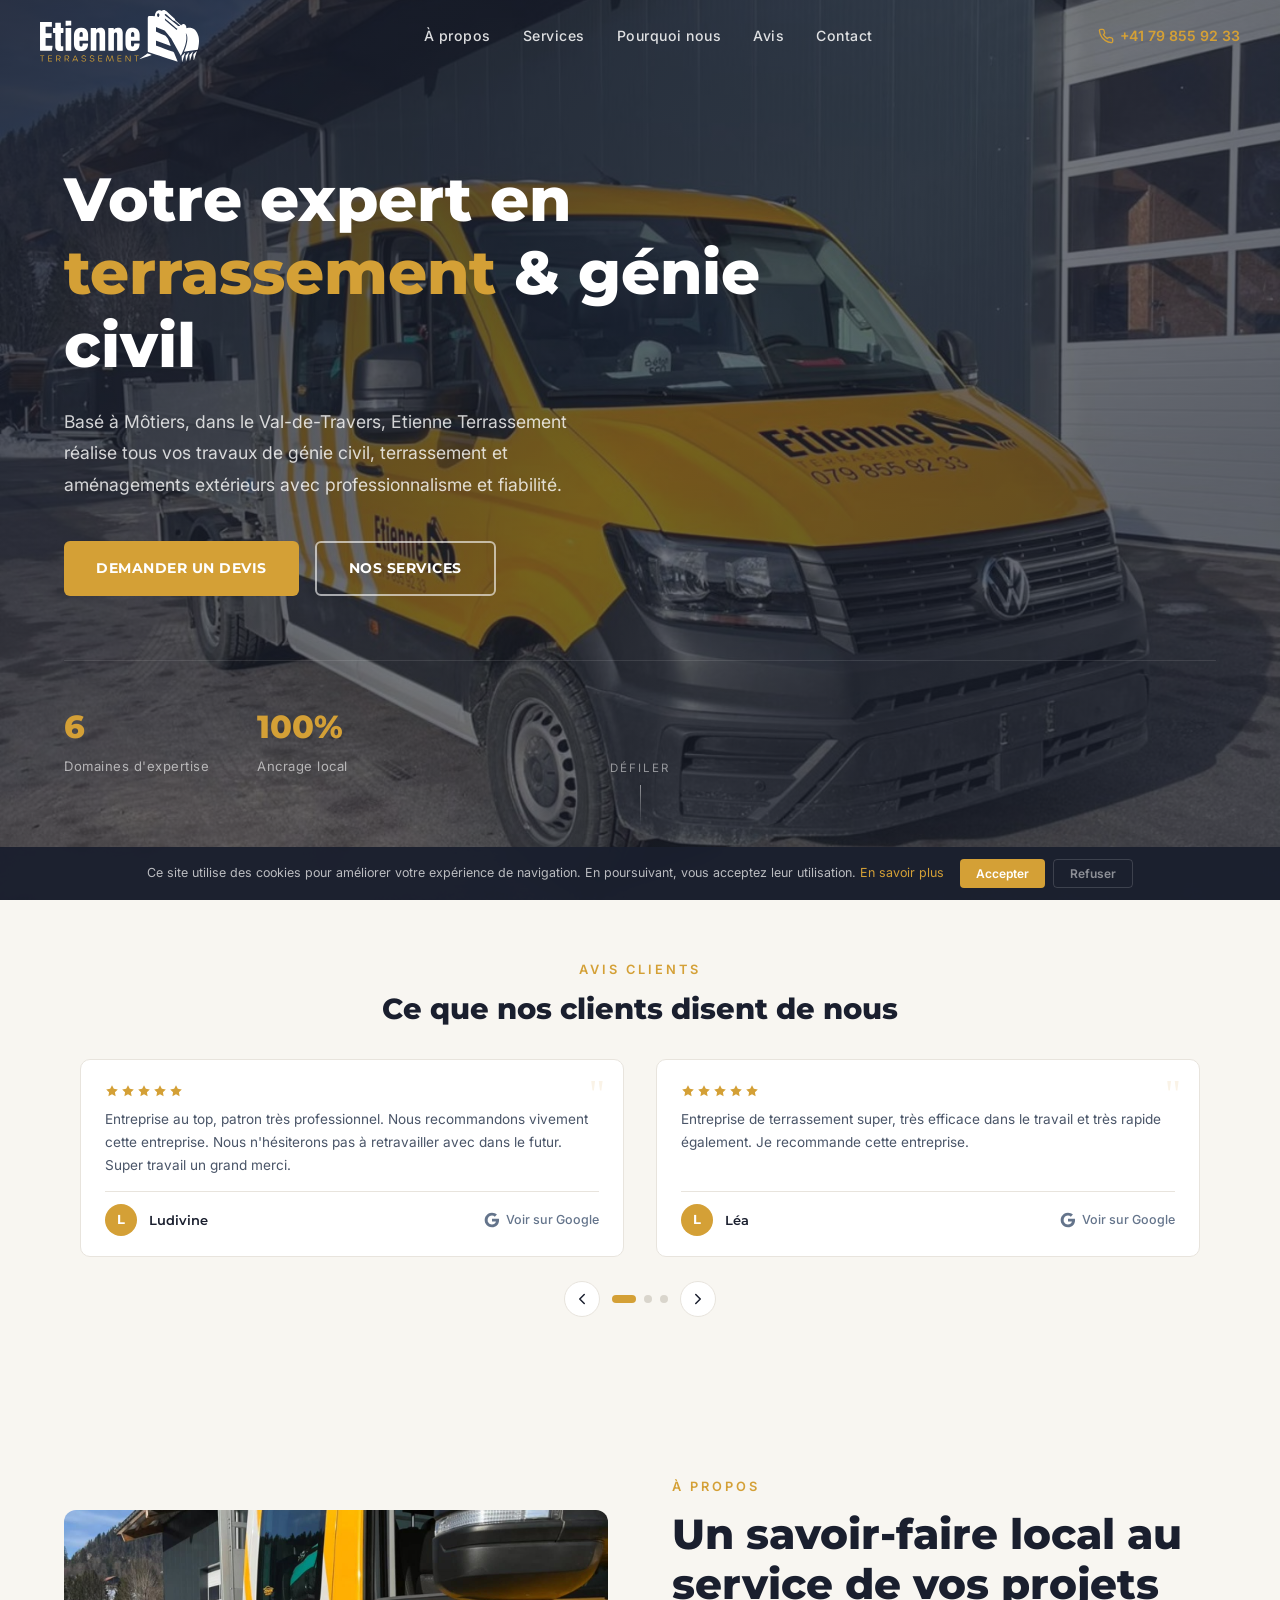
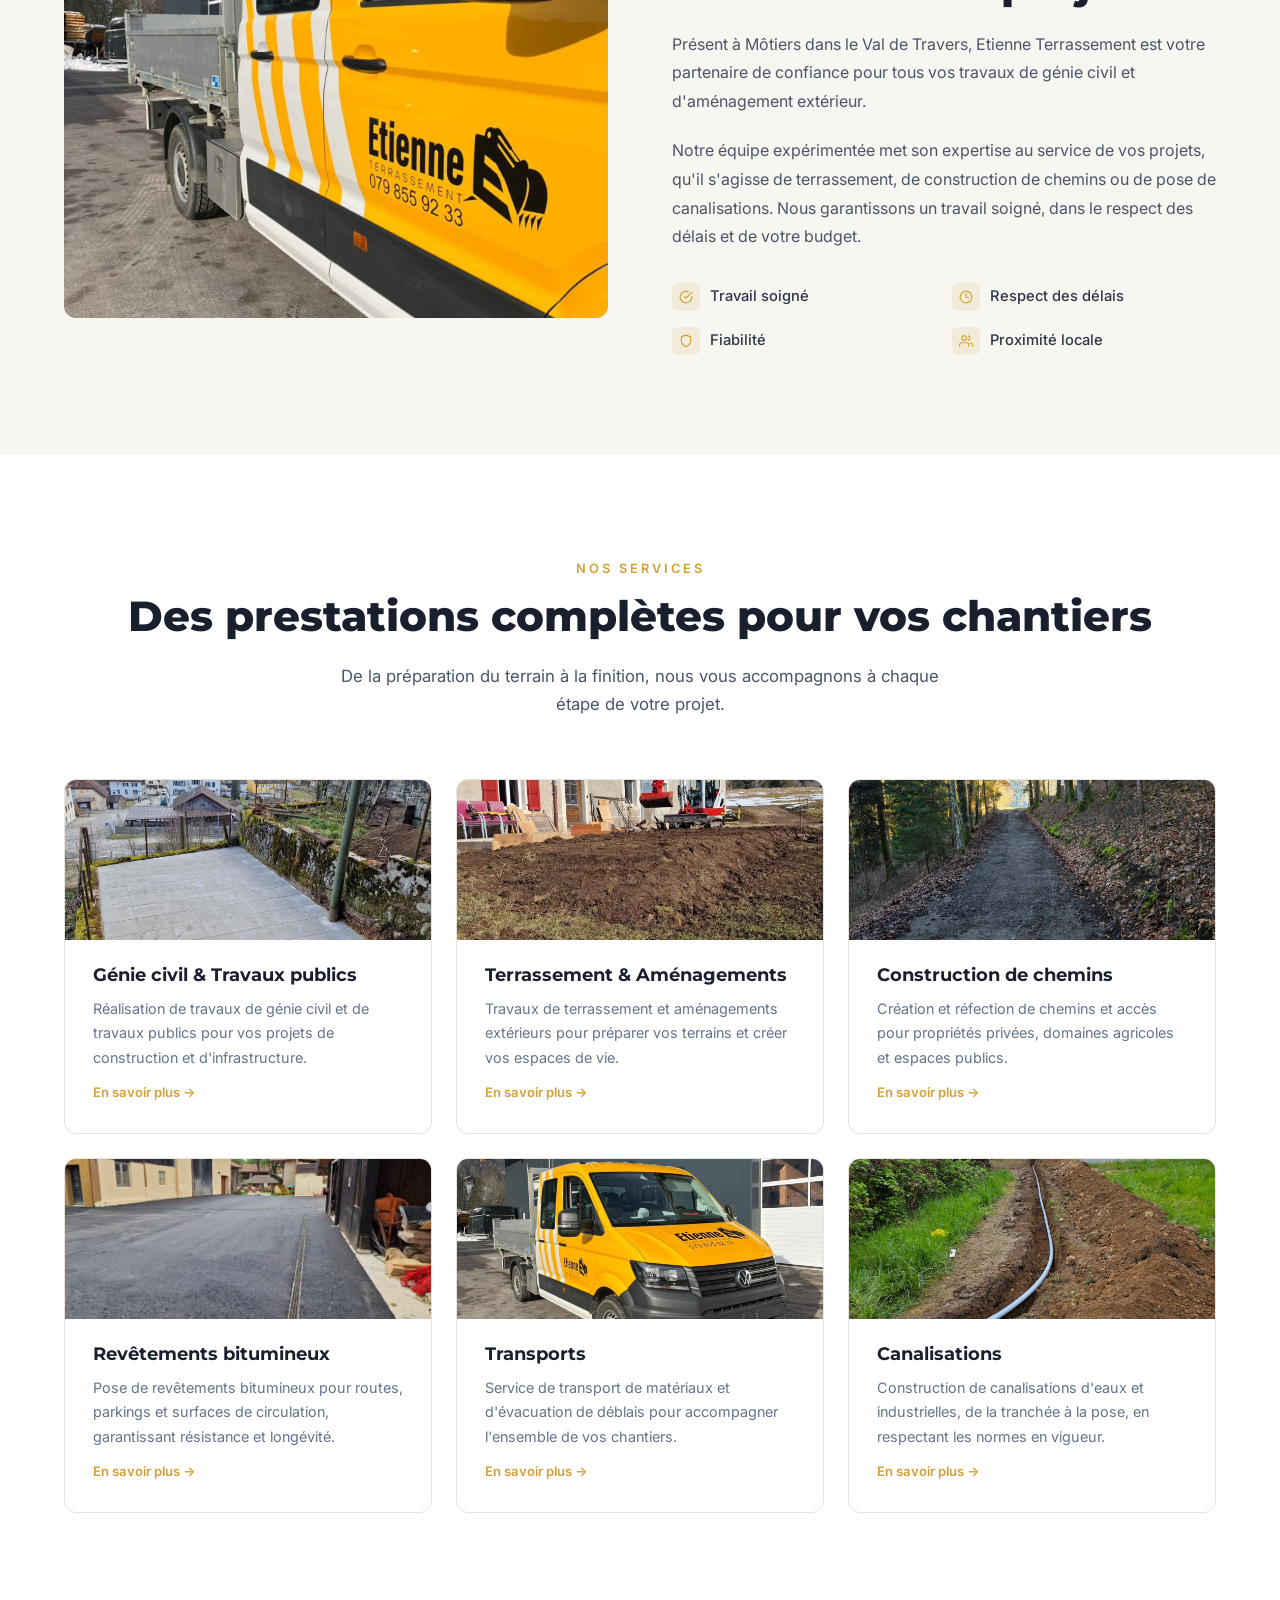
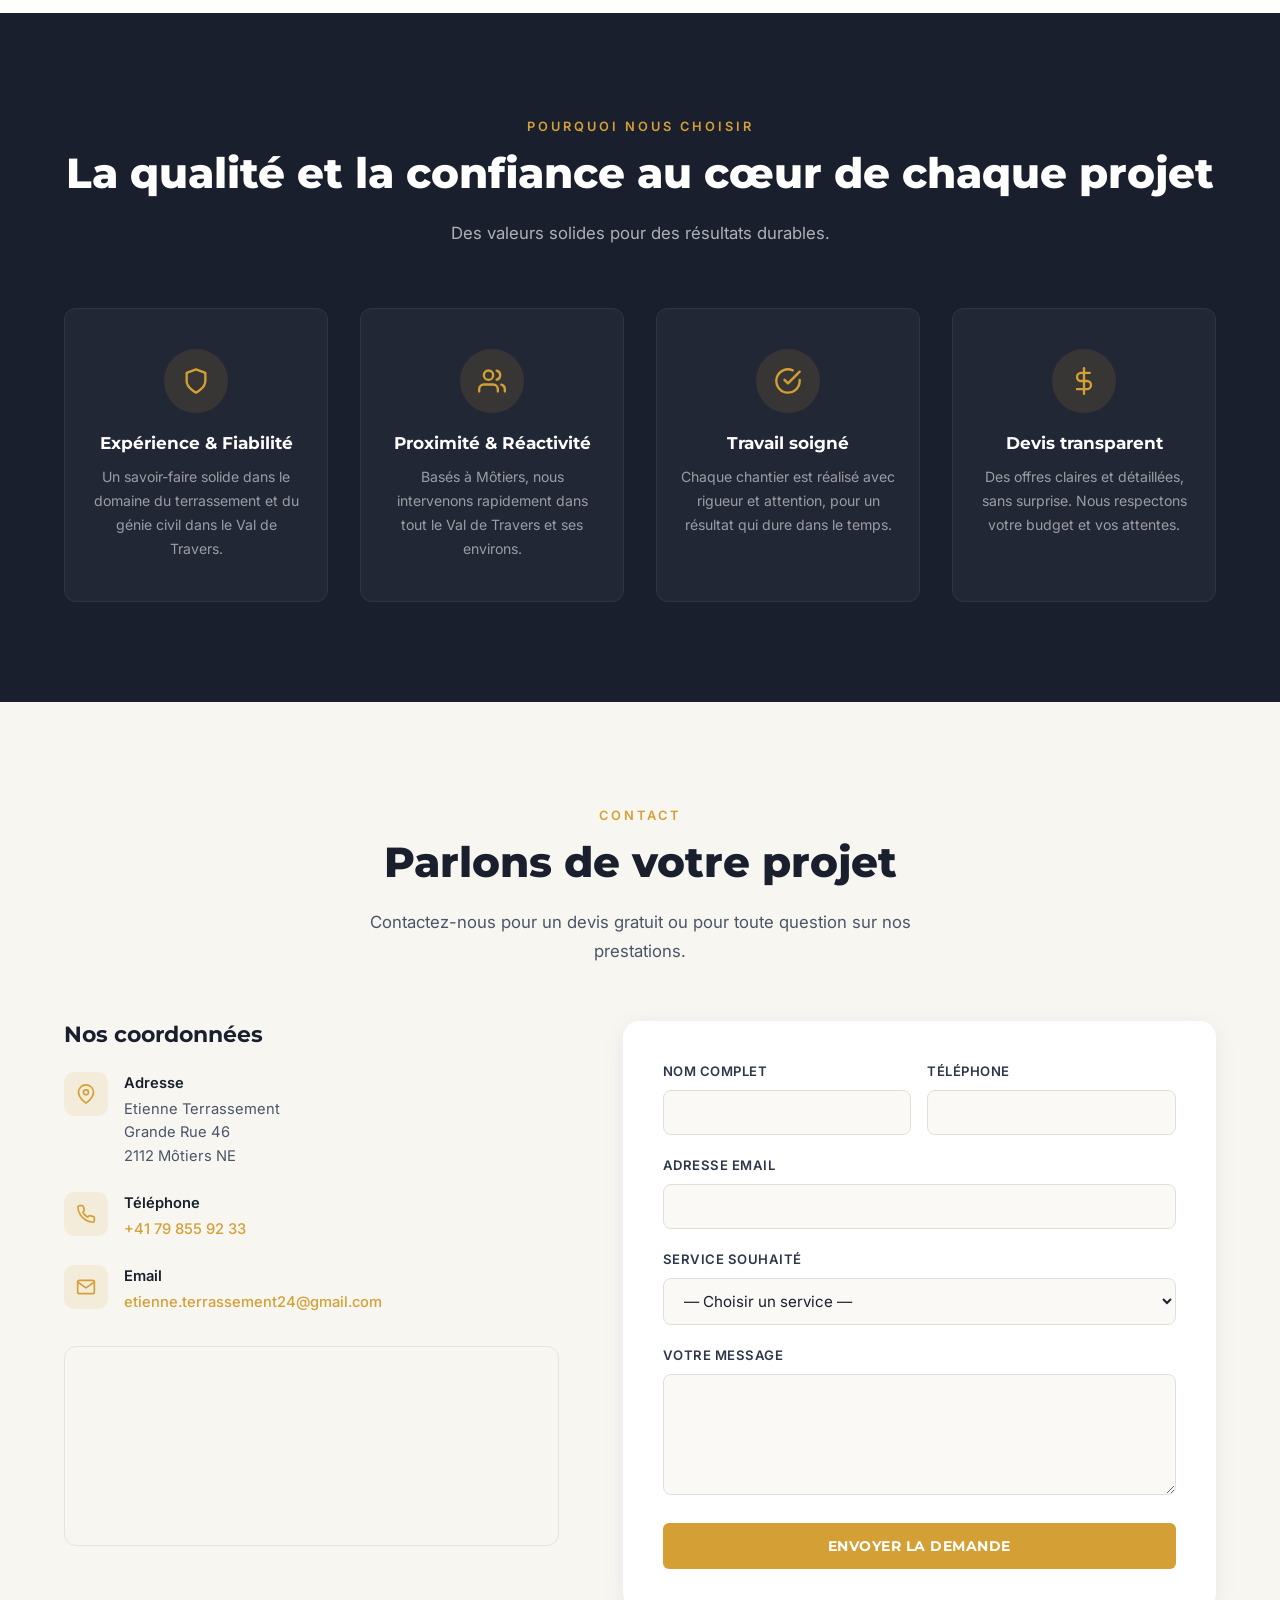
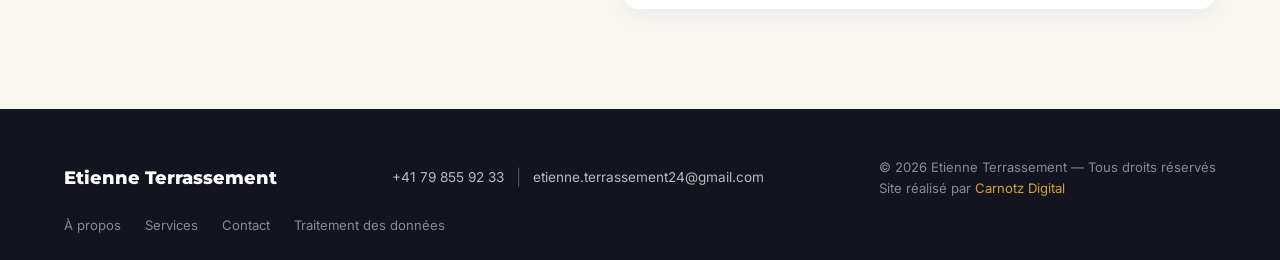
==== index.html @ 3f5e21a3 "Initial commit — site complet Etienne Terrassement Site vitrine avec 6 pages de services (génie civi" ====
<!DOCTYPE html>
<html lang="fr">
<head>
    <meta charset="UTF-8">
    <meta name="viewport" content="width=device-width, initial-scale=1.0">
    <meta name="robots" content="index, follow">
    <title>Etienne Terrassement — Génie Civil & Terrassement | Val de Travers</title>
    <meta name="description" content="Etienne Terrassement — Travaux de génie civil, terrassement et aménagements extérieurs à Môtiers, Val de Travers.">
    <link rel="preconnect" href="https://fonts.googleapis.com">
    <link rel="preconnect" href="https://fonts.gstatic.com" crossorigin>
    <link href="https://fonts.googleapis.com/css2?family=Inter:wght@400;500;600&family=Montserrat:wght@600;700;800&display=swap" rel="stylesheet">
    <script src="https://challenges.cloudflare.com/turnstile/v0/api.js" async defer></script>
    <style>
        /* ===== RESET & BASE ===== */
        *, *::before, *::after { margin: 0; padding: 0; box-sizing: border-box; }
        html { scroll-behavior: smooth; font-size: 16px; overflow-x: hidden; }
        body {
            font-family: 'Inter', 'Segoe UI', system-ui, sans-serif;
            color: #1a1f2e;
            background: #ffffff;
            line-height: 1.6;
            overflow-x: hidden;
        }
        img { max-width: 100%; height: auto; display: block; }
        a { text-decoration: none; color: inherit; }
        ul { list-style: none; }
        h1, h2, h3, h4 { font-family: 'Montserrat', 'Segoe UI', sans-serif; line-height: 1.2; }

        /* ===== UTILITIES ===== */
        .container { width: 100%; max-width: 1200px; margin: 0 auto; padding: 0 24px; box-sizing: border-box; }
        .section { padding: 100px 0; }
        .section-label {
            display: inline-block;
            font-size: 0.8rem;
            font-weight: 600;
            letter-spacing: 3px;
            text-transform: uppercase;
            color: #d4a036;
            margin-bottom: 12px;
        }
        .section-title {
            font-size: clamp(1.8rem, 4vw, 2.6rem);
            font-weight: 800;
            color: #1a1f2e;
            margin-bottom: 20px;
        }
        .section-subtitle {
            font-size: 1.05rem;
            color: #4a5568;
            max-width: 600px;
            line-height: 1.7;
        }
        .btn {
            display: inline-flex;
            align-items: center;
            gap: 8px;
            padding: 14px 32px;
            border-radius: 6px;
            font-family: 'Montserrat', sans-serif;
            font-size: 0.9rem;
            font-weight: 700;
            letter-spacing: 0.5px;
            text-transform: uppercase;
            cursor: pointer;
            transition: all 0.3s ease;
            border: none;
        }
        .btn-primary {
            background: #d4a036;
            color: #ffffff;
        }
        .btn-primary:hover { background: #b8891e; transform: translateY(-2px); box-shadow: 0 8px 24px rgba(212,160,54,0.3); }
        .btn-outline {
            background: transparent;
            color: #ffffff;
            border: 2px solid rgba(255,255,255,0.6);
        }
        .btn-outline:hover { border-color: #d4a036; color: #d4a036; }
        .btn-dark {
            background: #1a1f2e;
            color: #ffffff;
        }
        .btn-dark:hover { background: #2d3748; transform: translateY(-2px); box-shadow: 0 8px 24px rgba(26,31,46,0.3); }
        .reveal { opacity: 0; transform: translateY(30px); transition: opacity 0.7s ease, transform 0.7s ease; }
        .reveal.visible { opacity: 1; transform: translateY(0); }

        /* ===== HEADER ===== */
        .header {
            position: fixed;
            top: 0; left: 0; right: 0;
            z-index: 1000;
            padding: 0 24px;
            transition: all 0.35s ease;
            background: transparent;
        }
        .header.scrolled {
            background: rgba(26,31,46,0.97);
            backdrop-filter: blur(12px);
            box-shadow: 0 2px 20px rgba(0,0,0,0.15);
        }
        .header-inner {
            max-width: 1200px;
            margin: 0 auto;
            display: flex;
            align-items: center;
            justify-content: space-between;
            height: 72px;
        }
        .logo {
            display: flex;
            align-items: center;
        }
        .logo-img {
            height: 52px;
            width: auto;
        }
        .nav { display: flex; align-items: center; gap: 32px; }
        .nav a {
            color: rgba(255,255,255,0.85);
            font-size: 0.88rem;
            font-weight: 500;
            letter-spacing: 0.5px;
            transition: color 0.3s;
            position: relative;
        }
        .nav a::after {
            content: '';
            position: absolute;
            bottom: -4px; left: 0;
            width: 0; height: 2px;
            background: #d4a036;
            transition: width 0.3s;
        }
        .nav a:hover { color: #d4a036; }
        .nav a:hover::after { width: 100%; }
        .header-right { display: flex; align-items: center; gap: 16px; }
        .header-phone {
            display: flex;
            align-items: center;
            gap: 6px;
            color: #d4a036;
            font-weight: 600;
            font-size: 0.88rem;
        }
        .header-phone svg { width: 16px; height: 16px; }

        /* Mobile menu */
        .menu-toggle {
            display: none;
            flex-direction: column;
            gap: 5px;
            cursor: pointer;
            background: none;
            border: none;
            padding: 4px;
        }
        .menu-toggle span {
            width: 24px; height: 2px;
            background: #fff;
            border-radius: 2px;
            transition: all 0.3s;
        }
        .menu-toggle.active span:nth-child(1) { transform: rotate(45deg) translate(5px, 5px); }
        .menu-toggle.active span:nth-child(2) { opacity: 0; }
        .menu-toggle.active span:nth-child(3) { transform: rotate(-45deg) translate(5px, -5px); }
        .mobile-nav {
            display: none;
            position: fixed;
            top: 72px; left: 0; right: 0; bottom: 0;
            background: rgba(26,31,46,0.98);
            backdrop-filter: blur(12px);
            flex-direction: column;
            align-items: center;
            justify-content: center;
            gap: 28px;
            z-index: 999;
        }
        .mobile-nav.open { display: flex; }
        .mobile-nav a {
            color: #fff;
            font-family: 'Montserrat', sans-serif;
            font-size: 1.3rem;
            font-weight: 700;
        }
        .mobile-nav a:hover { color: #d4a036; }

        /* ===== HERO ===== */
        .hero {
            position: relative;
            min-height: 100vh;
            display: flex;
            align-items: center;
            overflow: hidden;
        }
        .hero-bg {
            position: absolute;
            inset: 0;
            background: url('hero.jpg') center center / cover no-repeat;
        }
        .hero-bg::after {
            content: '';
            position: absolute;
            inset: 0;
            background: linear-gradient(135deg, rgba(26,31,46,0.88) 0%, rgba(26,31,46,0.6) 50%, rgba(26,31,46,0.75) 100%);
        }
        .hero-content {
            position: relative;
            z-index: 2;
            padding: 120px 24px 80px;
        }
        .hero-badge {
            display: inline-flex;
            align-items: center;
            gap: 8px;
            background: rgba(212,160,54,0.15);
            border: 1px solid rgba(212,160,54,0.3);
            border-radius: 50px;
            padding: 8px 20px;
            margin-bottom: 28px;
            font-size: 0.82rem;
            font-weight: 600;
            color: #d4a036;
            letter-spacing: 1px;
            text-transform: uppercase;
        }
        .hero-badge svg { width: 14px; height: 14px; }
        .hero h1 {
            font-size: clamp(2.2rem, 5.5vw, 3.8rem);
            font-weight: 800;
            color: #ffffff;
            margin-bottom: 24px;
            max-width: 700px;
        }
        .hero h1 span { color: #d4a036; }
        .hero-text {
            font-size: 1.1rem;
            color: rgba(255,255,255,0.8);
            max-width: 540px;
            margin-bottom: 40px;
            line-height: 1.8;
        }
        .hero-buttons { display: flex; gap: 16px; flex-wrap: wrap; }
        .hero-stats {
            display: flex;
            gap: 48px;
            margin-top: 64px;
            padding-top: 40px;
            border-top: 1px solid rgba(255,255,255,0.1);
        }
        .hero-stat-number {
            font-family: 'Montserrat', sans-serif;
            font-size: 2rem;
            font-weight: 800;
            color: #d4a036;
        }
        .hero-stat-label {
            font-size: 0.82rem;
            color: rgba(255,255,255,0.6);
            margin-top: 4px;
            letter-spacing: 0.5px;
        }
        .scroll-indicator {
            position: absolute;
            bottom: 32px;
            left: 50%;
            transform: translateX(-50%);
            display: flex;
            flex-direction: column;
            align-items: center;
            gap: 8px;
            color: rgba(255,255,255,0.5);
            font-size: 0.72rem;
            letter-spacing: 2px;
            text-transform: uppercase;
            z-index: 2;
        }
        .scroll-line {
            width: 1px; height: 40px;
            background: linear-gradient(to bottom, rgba(255,255,255,0.5), transparent);
            animation: scrollPulse 2s infinite;
        }
        @keyframes scrollPulse {
            0%, 100% { opacity: 0.3; }
            50% { opacity: 1; }
        }

        /* ===== ABOUT ===== */
        .about { background: #f8f6f1; }
        .about-grid {
            display: grid;
            grid-template-columns: 1fr 1fr;
            gap: 64px;
            align-items: center;
        }
        .about-image {
            position: relative;
            border-radius: 12px;
            overflow: hidden;
            aspect-ratio: 4/3;
        }
        .about-image img {
            width: 100%;
            height: 100%;
            object-fit: cover;
        }
        .about-image-accent {
            position: absolute;
            bottom: -8px; right: -8px;
            width: 120px; height: 120px;
            border: 3px solid #d4a036;
            border-radius: 12px;
            z-index: -1;
        }
        .about-text p {
            color: #4a5568;
            margin-bottom: 20px;
            line-height: 1.8;
        }
        .about-features {
            display: grid;
            grid-template-columns: 1fr 1fr;
            gap: 16px;
            margin-top: 32px;
        }
        .about-feature {
            display: flex;
            align-items: center;
            gap: 10px;
            font-size: 0.92rem;
            font-weight: 500;
            color: #2d3748;
        }
        .about-feature-icon {
            width: 28px; height: 28px;
            background: rgba(212,160,54,0.12);
            border-radius: 6px;
            display: flex;
            align-items: center;
            justify-content: center;
            flex-shrink: 0;
        }
        .about-feature-icon svg { width: 14px; height: 14px; color: #d4a036; }

        /* ===== SERVICES ===== */
        .services { background: #ffffff; }
        .services-header { text-align: center; margin-bottom: 60px; }
        .services-header .section-subtitle { margin: 0 auto; }
        .services-grid {
            display: grid;
            grid-template-columns: repeat(auto-fit, minmax(280px, 1fr));
            gap: 24px;
        }
        .service-card {
            background: #ffffff;
            border: 1px solid #e8e4dd;
            border-radius: 12px;
            padding: 36px 28px;
            transition: all 0.35s ease;
            position: relative;
            overflow: hidden;
        }
        .service-card::before {
            content: '';
            position: absolute;
            top: 0; left: 0; right: 0;
            height: 3px;
            background: #d4a036;
            transform: scaleX(0);
            transition: transform 0.35s ease;
        }
        .service-card:hover {
            border-color: transparent;
            transform: translateY(-4px);
            box-shadow: 0 12px 40px rgba(26,31,46,0.1);
        }
        .service-card:hover::before { transform: scaleX(1); }
        .service-icon {
            width: 52px; height: 52px;
            background: linear-gradient(135deg, rgba(212,160,54,0.12), rgba(212,160,54,0.05));
            border-radius: 10px;
            display: flex;
            align-items: center;
            justify-content: center;
            margin-bottom: 20px;
        }
        .service-icon svg { width: 24px; height: 24px; color: #d4a036; }
        .service-card h3 {
            font-size: 1.1rem;
            font-weight: 700;
            color: #1a1f2e;
            margin-bottom: 12px;
        }
        .service-card p {
            font-size: 0.9rem;
            color: #64748b;
            line-height: 1.7;
        }
        .service-card--image {
            padding: 0;
            display: flex;
            flex-direction: column;
            overflow: hidden;
        }
        .service-card-img {
            width: 100%;
            height: 160px;
            overflow: hidden;
        }
        .service-card-img img {
            width: 100%;
            height: 100%;
            object-fit: cover;
            transition: transform 0.5s ease;
        }
        .service-card--image:hover .service-card-img img { transform: scale(1.05); }
        .service-card-body { padding: 24px 28px 28px; }
        .service-card-link {
            display: inline-block;
            margin-top: 12px;
            font-size: 0.82rem;
            font-weight: 600;
            color: #d4a036;
            transition: gap 0.3s;
        }

        /* ===== WHY US ===== */
        .why-us { background: #1a1f2e; color: #fff; }
        .why-us .section-title { color: #fff; }
        .why-us .section-subtitle { color: rgba(255,255,255,0.65); }
        .why-us-header { text-align: center; margin-bottom: 60px; }
        .why-us-grid {
            display: grid;
            grid-template-columns: repeat(auto-fit, minmax(250px, 1fr));
            gap: 32px;
        }
        .why-card {
            text-align: center;
            padding: 40px 24px;
            border-radius: 12px;
            background: rgba(255,255,255,0.04);
            border: 1px solid rgba(255,255,255,0.06);
            transition: all 0.35s;
        }
        .why-card:hover {
            background: rgba(255,255,255,0.08);
            transform: translateY(-4px);
        }
        .why-card-icon {
            width: 64px; height: 64px;
            background: rgba(212,160,54,0.12);
            border-radius: 50%;
            display: flex;
            align-items: center;
            justify-content: center;
            margin: 0 auto 20px;
        }
        .why-card-icon svg { width: 28px; height: 28px; color: #d4a036; }
        .why-card h3 {
            font-size: 1.05rem;
            font-weight: 700;
            margin-bottom: 12px;
        }
        .why-card p {
            font-size: 0.88rem;
            color: rgba(255,255,255,0.55);
            line-height: 1.7;
        }

        /* ===== REVIEWS ===== */
        .reviews { background: #f8f6f1; padding: 56px 0; }
        .reviews-header { text-align: center; margin-bottom: 32px; }
        .reviews-header .section-subtitle { margin: 0 auto; }
        .reviews-header .section-title { font-size: clamp(1.3rem, 3vw, 1.8rem); margin-bottom: 8px; }
        .reviews-track-wrapper { position: relative; overflow: hidden; }
        .reviews-track {
            display: flex;
            transition: transform 0.5s cubic-bezier(0.4,0,0.2,1);
        }
        .review-card {
            flex: 0 0 100%;
            padding: 0 16px;
            box-sizing: border-box;
        }
        @media (min-width: 768px) {
            .review-card { flex: 0 0 50%; }
        }
        .review-card-inner {
            background: #ffffff;
            border: 1px solid #e8e4dd;
            border-radius: 10px;
            padding: 24px 24px 20px;
            height: 100%;
            display: flex;
            flex-direction: column;
            position: relative;
        }
        .review-quote-icon {
            position: absolute;
            top: 14px; right: 18px;
            font-size: 2.5rem;
            font-family: Georgia, serif;
            line-height: 1;
            color: rgba(212,160,54,0.12);
            pointer-events: none;
        }
        .review-stars { display: flex; gap: 2px; margin-bottom: 10px; }
        .review-star {
            width: 14px; height: 14px;
            color: #d4a036;
        }
        .review-text {
            font-size: 0.85rem;
            color: #4a5568;
            line-height: 1.7;
            flex: 1;
            margin-bottom: 14px;
        }
        .review-footer {
            display: flex;
            align-items: center;
            justify-content: space-between;
            border-top: 1px solid #e8e4dd;
            padding-top: 12px;
        }
        .review-author {
            display: flex;
            align-items: center;
            gap: 12px;
        }
        .review-avatar {
            width: 32px; height: 32px;
            background: #d4a036;
            border-radius: 50%;
            display: flex;
            align-items: center;
            justify-content: center;
            font-family: 'Montserrat', sans-serif;
            font-weight: 700;
            font-size: 0.8rem;
            color: #fff;
        }
        .review-author-name {
            font-family: 'Montserrat', sans-serif;
            font-weight: 600;
            font-size: 0.82rem;
            color: #1a1f2e;
        }
        .review-google-link {
            display: inline-flex;
            align-items: center;
            gap: 6px;
            font-size: 0.78rem;
            font-weight: 500;
            color: #64748b;
            transition: color 0.3s;
        }
        .review-google-link:hover { color: #d4a036; }
        .review-google-link svg { width: 16px; height: 16px; }
        .reviews-nav {
            display: flex;
            justify-content: center;
            align-items: center;
            gap: 12px;
            margin-top: 24px;
        }
        .reviews-btn {
            width: 36px; height: 36px;
            border-radius: 50%;
            border: 1px solid #e8e4dd;
            background: #fff;
            display: flex;
            align-items: center;
            justify-content: center;
            cursor: pointer;
            transition: all 0.3s;
        }
        .reviews-btn:hover { border-color: #d4a036; background: rgba(212,160,54,0.06); }
        .reviews-btn svg { width: 18px; height: 18px; color: #1a1f2e; }
        .reviews-dots { display: flex; gap: 8px; }
        .reviews-dot {
            width: 8px; height: 8px;
            border-radius: 50%;
            background: #d9d5cc;
            border: none;
            cursor: pointer;
            transition: all 0.3s;
            padding: 0;
        }
        .reviews-dot.active { background: #d4a036; width: 24px; border-radius: 4px; }

        /* ===== CONTACT ===== */
        .contact { background: #f8f6f1; overflow: hidden; }
        .contact-grid {
            display: grid;
            grid-template-columns: 1fr 1.2fr;
            gap: 64px;
            max-width: 100%;
        }
        .contact-info h3 {
            font-size: 1.4rem;
            font-weight: 700;
            margin-bottom: 24px;
            color: #1a1f2e;
        }
        .contact-item {
            display: flex;
            align-items: flex-start;
            gap: 16px;
            margin-bottom: 24px;
        }
        .contact-item-icon {
            width: 44px; height: 44px;
            background: rgba(212,160,54,0.12);
            border-radius: 10px;
            display: flex;
            align-items: center;
            justify-content: center;
            flex-shrink: 0;
        }
        .contact-item-icon svg { width: 20px; height: 20px; color: #d4a036; }
        .contact-item-text { font-size: 0.92rem; color: #4a5568; line-height: 1.6; }
        .contact-item-text strong { display: block; color: #1a1f2e; font-weight: 600; margin-bottom: 2px; }
        .contact-item-text a { color: #d4a036; font-weight: 500; }
        .contact-item-text a:hover { text-decoration: underline; }
        .contact-form {
            background: #ffffff;
            border-radius: 16px;
            padding: 40px;
            box-shadow: 0 4px 24px rgba(26,31,46,0.06);
            box-sizing: border-box;
            max-width: 100%;
        }
        .form-group { margin-bottom: 20px; }
        .form-group label {
            display: block;
            font-size: 0.82rem;
            font-weight: 600;
            color: #2d3748;
            margin-bottom: 8px;
            letter-spacing: 0.5px;
            text-transform: uppercase;
        }
        .form-group input,
        .form-group textarea,
        .form-group select {
            width: 100%;
            padding: 12px 16px;
            border: 1px solid #e2dfd8;
            border-radius: 8px;
            font-family: 'Inter', sans-serif;
            font-size: 0.95rem;
            color: #1a1f2e;
            background: #faf9f6;
            transition: border-color 0.3s, box-shadow 0.3s;
        }
        .form-group input:focus,
        .form-group textarea:focus,
        .form-group select:focus {
            outline: none;
            border-color: #d4a036;
            box-shadow: 0 0 0 3px rgba(212,160,54,0.12);
        }
        .form-group textarea { resize: vertical; min-height: 120px; }
        .form-row { display: grid; grid-template-columns: 1fr 1fr; gap: 16px; }
        .contact-map {
            margin-top: 32px;
            border-radius: 12px;
            overflow: hidden;
            border: 1px solid #e8e4dd;
            position: relative;
            width: 100%;
            padding-bottom: 40%;
            height: 0;
        }
        .contact-map iframe {
            position: absolute;
            top: 0;
            left: 0;
            width: 100%;
            height: 100%;
            border: 0;
        }

        /* ===== FOOTER ===== */
        .footer {
            background: #12151f;
            color: rgba(255,255,255,0.5);
            padding: 48px 0 24px;
        }
        .footer-inner {
            display: flex;
            justify-content: space-between;
            align-items: center;
            flex-wrap: wrap;
            gap: 16px;
        }
        .footer-logo {
            font-family: 'Montserrat', sans-serif;
            font-weight: 800;
            font-size: 1.1rem;
            color: #fff;
        }
        .footer-text { font-size: 0.82rem; }
        .footer-text a { color: #d4a036; }
        .footer-links { display: flex; gap: 24px; }
        .footer-links a { font-size: 0.82rem; transition: color 0.3s; }
        .footer-links a:hover { color: #d4a036; }
        .footer-contact { display: flex; align-items: center; gap: 12px; }
        .footer-contact-link { font-size: 0.85rem; color: rgba(255,255,255,0.7); transition: color 0.3s; }
        .footer-contact-link:hover { color: #d4a036; }

        /* ===== COOKIE CONSENT ===== */
        .cookie-banner { position: fixed; bottom: 0; left: 0; right: 0; z-index: 9999; transform: translateY(100%); transition: transform 0.4s cubic-bezier(0.4,0,0.2,1); }
        .cookie-banner.visible { transform: translateY(0); }
        .cookie-banner-inner { background: rgba(26,31,46,0.95); backdrop-filter: blur(8px); padding: 12px 24px; display: flex; align-items: center; justify-content: center; gap: 16px; flex-wrap: wrap; }
        .cookie-banner h4 { display: none; }
        .cookie-banner p { font-size: 0.78rem; color: rgba(255,255,255,0.7); margin: 0; line-height: 1.5; }
        .cookie-banner p a { color: #d4a036; text-decoration: none; }
        .cookie-banner p a:hover { text-decoration: underline; }
        .cookie-buttons { display: flex; gap: 8px; flex-shrink: 0; }
        .cookie-btn { padding: 6px 16px; font-family: 'Inter', sans-serif; font-size: 0.75rem; font-weight: 600; border-radius: 4px; border: none; cursor: pointer; transition: all 0.25s; }
        .cookie-btn-accept { background: #d4a036; color: #ffffff; }
        .cookie-btn-accept:hover { background: #b8891e; }
        .cookie-btn-decline { background: transparent; color: rgba(255,255,255,0.5); border: 1px solid rgba(255,255,255,0.15); }
        .cookie-btn-decline:hover { color: rgba(255,255,255,0.8); border-color: rgba(255,255,255,0.3); }

        /* ===== RESPONSIVE ===== */
        @media (max-width: 1024px) {
            .about-grid { grid-template-columns: 1fr; gap: 40px; }
            .contact-grid { grid-template-columns: 1fr; gap: 40px; }
            .hero-stats { gap: 32px; }
        }
        @media (max-width: 768px) {
            .nav { display: none; }
            .header-phone { display: none; }
            .menu-toggle { display: flex; }
            .section { padding: 72px 0; }
            .hero { min-height: auto; }
            .hero-content { padding: 100px 20px 40px; }
            .hero-stats { flex-wrap: wrap; gap: 24px; }
            .hero-stat { flex: 1; min-width: 120px; }
            .scroll-indicator { position: relative; bottom: auto; left: auto; transform: none; margin: 32px auto 40px; }
            .reviews { padding: 40px 0 32px; }
            .about-grid { display: flex; flex-direction: column; }
            .about-image { order: 2; }
            .about-text { order: 1; }
            .about-features { grid-template-columns: 1fr; }
            .form-row { grid-template-columns: 1fr; }
            .services-grid { grid-template-columns: 1fr; }
            .contact .container { padding: 0 16px; }
            .contact-grid { gap: 32px; }
            .contact-info, .contact-form { min-width: 0; width: 100%; box-sizing: border-box; }
            .contact-form { padding: 16px; }
            .cf-turnstile { max-width: 100%; overflow: hidden; }
            .footer-inner { flex-direction: column; text-align: center; gap: 16px; }
            .footer-contact { flex-direction: column; gap: 8px; }
            .footer-contact span { display: none; }
            .footer-links { flex-wrap: wrap; justify-content: center; gap: 16px; }
            .cookie-banner-inner { margin: 0 12px 12px; max-width: none; }
        }
        @media (max-width: 480px) {
            .hero-content { padding: 100px 16px 30px; }
            .hero h1 { font-size: 1.8rem; }
            .hero-buttons { flex-direction: column; }
            .hero-buttons .btn { width: 100%; justify-content: center; }
            .contact-form { padding: 24px; }
        }
    </style>
</head>
<body>
    <!-- ===== HEADER ===== -->
    <header class="header" id="header">
        <div class="header-inner">
            <a href="#" class="logo">
                <img src="logo.svg" alt="Etienne Terrassement" class="logo-img">
            </a>
            <nav class="nav">
                <a href="#about" data-i18n="nav_about">À propos</a>
                <a href="#services" data-i18n="nav_services">Services</a>
                <a href="#why-us" data-i18n="nav_why">Pourquoi nous</a>
                <a href="#reviews">Avis</a>
                <a href="#contact" data-i18n="nav_contact">Contact</a>
            </nav>
            <div class="header-right">
                <a href="#" class="header-phone" id="headerPhone">
                    <svg viewBox="0 0 24 24" fill="none" stroke="currentColor" stroke-width="2" stroke-linecap="round" stroke-linejoin="round">
                        <path d="M22 16.92v3a2 2 0 01-2.18 2 19.79 19.79 0 01-8.63-3.07 19.5 19.5 0 01-6-6 19.79 19.79 0 01-3.07-8.67A2 2 0 014.11 2h3a2 2 0 012 1.72c.127.96.361 1.903.7 2.81a2 2 0 01-.45 2.11L8.09 9.91a16 16 0 006 6l1.27-1.27a2 2 0 012.11-.45c.907.339 1.85.573 2.81.7A2 2 0 0122 16.92z"/>
                    </svg>
                    <span></span>
                </a>
                <button class="menu-toggle" id="menuToggle" aria-label="Menu">
                    <span></span><span></span><span></span>
                </button>
            </div>
        </div>
    </header>

    <!-- Mobile Nav -->
    <nav class="mobile-nav" id="mobileNav">
        <a href="#about" data-i18n="nav_about">À propos</a>
        <a href="#services" data-i18n="nav_services">Services</a>
        <a href="#why-us" data-i18n="nav_why">Pourquoi nous</a>
        <a href="#reviews">Avis</a>
        <a href="#contact" data-i18n="nav_contact">Contact</a>
    </nav>

    <!-- ===== HERO ===== -->
    <section class="hero" id="hero">
        <div class="hero-bg"></div>
        <div class="container hero-content">
            <h1 data-i18n="hero_title">Votre expert en <span>terrassement</span> & génie civil</h1>
            <p class="hero-text" data-i18n="hero_text">Basé à Môtiers, dans le Val-de-Travers, Etienne Terrassement réalise tous vos travaux de génie civil, terrassement et aménagements extérieurs avec professionnalisme et fiabilité.</p>
            <div class="hero-buttons">
                <a href="#contact" class="btn btn-primary" data-i18n="hero_cta">Demander un devis</a>
                <a href="#services" class="btn btn-outline" data-i18n="hero_cta2">Nos services</a>
            </div>
            <div class="hero-stats">
                <div class="hero-stat">
                    <div class="hero-stat-number">6</div>
                    <div class="hero-stat-label" data-i18n="stat_services">Domaines d'expertise</div>
                </div>
                <div class="hero-stat">
                    <div class="hero-stat-number">100%</div>
                    <div class="hero-stat-label" data-i18n="stat_local">Ancrage local</div>
                </div>
            </div>
            <a href="#reviews" class="scroll-indicator">
                <span data-i18n="scroll">Défiler</span>
                <div class="scroll-line"></div>
            </a>
        </div>
    </section>

    <!-- ===== REVIEWS ===== -->
    <section class="reviews" id="reviews">
        <div class="container">
            <div class="reviews-header reveal">
                <span class="section-label">Avis clients</span>
                <h2 class="section-title">Ce que nos clients disent de nous</h2>
            </div>
            <div class="reviews-track-wrapper reveal">
                <div class="reviews-track" id="reviewsTrack">
                    <div class="review-card">
                        <div class="review-card-inner">
                            <span class="review-quote-icon">"</span>
                            <div class="review-stars">
                                <svg class="review-star" viewBox="0 0 24 24" fill="currentColor"><path d="M12 2l3.09 6.26L22 9.27l-5 4.87 1.18 6.88L12 17.77l-6.18 3.25L7 14.14 2 9.27l6.91-1.01L12 2z"/></svg>
                                <svg class="review-star" viewBox="0 0 24 24" fill="currentColor"><path d="M12 2l3.09 6.26L22 9.27l-5 4.87 1.18 6.88L12 17.77l-6.18 3.25L7 14.14 2 9.27l6.91-1.01L12 2z"/></svg>
                                <svg class="review-star" viewBox="0 0 24 24" fill="currentColor"><path d="M12 2l3.09 6.26L22 9.27l-5 4.87 1.18 6.88L12 17.77l-6.18 3.25L7 14.14 2 9.27l6.91-1.01L12 2z"/></svg>
                                <svg class="review-star" viewBox="0 0 24 24" fill="currentColor"><path d="M12 2l3.09 6.26L22 9.27l-5 4.87 1.18 6.88L12 17.77l-6.18 3.25L7 14.14 2 9.27l6.91-1.01L12 2z"/></svg>
                                <svg class="review-star" viewBox="0 0 24 24" fill="currentColor"><path d="M12 2l3.09 6.26L22 9.27l-5 4.87 1.18 6.88L12 17.77l-6.18 3.25L7 14.14 2 9.27l6.91-1.01L12 2z"/></svg>
                            </div>
                            <p class="review-text">Entreprise au top, patron très professionnel. Nous recommandons vivement cette entreprise. Nous n'hésiterons pas à retravailler avec dans le futur. Super travail un grand merci.</p>
                            <div class="review-footer">
                                <div class="review-author">
                                    <div class="review-avatar">L</div>
                                    <span class="review-author-name">Ludivine</span>
                                </div>
                                <a href="https://share.google/ldF3LMmZcpJqoJBBr" target="_blank" rel="noopener noreferrer" class="review-google-link">
                                    <svg viewBox="0 0 24 24" fill="currentColor"><path d="M22.56 12.25c0-.78-.07-1.53-.2-2.25H12v4.26h5.92a5.06 5.06 0 01-2.2 3.32v2.77h3.57c2.08-1.92 3.28-4.74 3.28-8.1z"/><path d="M12 23c2.97 0 5.46-.98 7.28-2.66l-3.57-2.77c-.98.66-2.23 1.06-3.71 1.06-2.86 0-5.29-1.93-6.16-4.53H2.18v2.84C3.99 20.53 7.7 23 12 23z"/><path d="M5.84 14.09c-.22-.66-.35-1.36-.35-2.09s.13-1.43.35-2.09V7.07H2.18C1.43 8.55 1 10.22 1 12s.43 3.45 1.18 4.93l2.85-2.22.81-.62z"/><path d="M12 5.38c1.62 0 3.06.56 4.21 1.64l3.15-3.15C17.45 2.09 14.97 1 12 1 7.7 1 3.99 3.47 2.18 7.07l3.66 2.84c.87-2.6 3.3-4.53 6.16-4.53z"/></svg>
                                    Voir sur Google
                                </a>
                            </div>
                        </div>
                    </div>
                    <div class="review-card">
                        <div class="review-card-inner">
                            <span class="review-quote-icon">"</span>
                            <div class="review-stars">
                                <svg class="review-star" viewBox="0 0 24 24" fill="currentColor"><path d="M12 2l3.09 6.26L22 9.27l-5 4.87 1.18 6.88L12 17.77l-6.18 3.25L7 14.14 2 9.27l6.91-1.01L12 2z"/></svg>
                                <svg class="review-star" viewBox="0 0 24 24" fill="currentColor"><path d="M12 2l3.09 6.26L22 9.27l-5 4.87 1.18 6.88L12 17.77l-6.18 3.25L7 14.14 2 9.27l6.91-1.01L12 2z"/></svg>
                                <svg class="review-star" viewBox="0 0 24 24" fill="currentColor"><path d="M12 2l3.09 6.26L22 9.27l-5 4.87 1.18 6.88L12 17.77l-6.18 3.25L7 14.14 2 9.27l6.91-1.01L12 2z"/></svg>
                                <svg class="review-star" viewBox="0 0 24 24" fill="currentColor"><path d="M12 2l3.09 6.26L22 9.27l-5 4.87 1.18 6.88L12 17.77l-6.18 3.25L7 14.14 2 9.27l6.91-1.01L12 2z"/></svg>
                                <svg class="review-star" viewBox="0 0 24 24" fill="currentColor"><path d="M12 2l3.09 6.26L22 9.27l-5 4.87 1.18 6.88L12 17.77l-6.18 3.25L7 14.14 2 9.27l6.91-1.01L12 2z"/></svg>
                            </div>
                            <p class="review-text">Entreprise de terrassement super, très efficace dans le travail et très rapide également. Je recommande cette entreprise.</p>
                            <div class="review-footer">
                                <div class="review-author">
                                    <div class="review-avatar">L</div>
                                    <span class="review-author-name">Léa</span>
                                </div>
                                <a href="https://share.google/ITTQM1T0kcl8McQFX" target="_blank" rel="noopener noreferrer" class="review-google-link">
                                    <svg viewBox="0 0 24 24" fill="currentColor"><path d="M22.56 12.25c0-.78-.07-1.53-.2-2.25H12v4.26h5.92a5.06 5.06 0 01-2.2 3.32v2.77h3.57c2.08-1.92 3.28-4.74 3.28-8.1z"/><path d="M12 23c2.97 0 5.46-.98 7.28-2.66l-3.57-2.77c-.98.66-2.23 1.06-3.71 1.06-2.86 0-5.29-1.93-6.16-4.53H2.18v2.84C3.99 20.53 7.7 23 12 23z"/><path d="M5.84 14.09c-.22-.66-.35-1.36-.35-2.09s.13-1.43.35-2.09V7.07H2.18C1.43 8.55 1 10.22 1 12s.43 3.45 1.18 4.93l2.85-2.22.81-.62z"/><path d="M12 5.38c1.62 0 3.06.56 4.21 1.64l3.15-3.15C17.45 2.09 14.97 1 12 1 7.7 1 3.99 3.47 2.18 7.07l3.66 2.84c.87-2.6 3.3-4.53 6.16-4.53z"/></svg>
                                    Voir sur Google
                                </a>
                            </div>
                        </div>
                    </div>
                    <div class="review-card">
                        <div class="review-card-inner">
                            <span class="review-quote-icon">"</span>
                            <div class="review-stars">
                                <svg class="review-star" viewBox="0 0 24 24" fill="currentColor"><path d="M12 2l3.09 6.26L22 9.27l-5 4.87 1.18 6.88L12 17.77l-6.18 3.25L7 14.14 2 9.27l6.91-1.01L12 2z"/></svg>
                                <svg class="review-star" viewBox="0 0 24 24" fill="currentColor"><path d="M12 2l3.09 6.26L22 9.27l-5 4.87 1.18 6.88L12 17.77l-6.18 3.25L7 14.14 2 9.27l6.91-1.01L12 2z"/></svg>
                                <svg class="review-star" viewBox="0 0 24 24" fill="currentColor"><path d="M12 2l3.09 6.26L22 9.27l-5 4.87 1.18 6.88L12 17.77l-6.18 3.25L7 14.14 2 9.27l6.91-1.01L12 2z"/></svg>
                                <svg class="review-star" viewBox="0 0 24 24" fill="currentColor"><path d="M12 2l3.09 6.26L22 9.27l-5 4.87 1.18 6.88L12 17.77l-6.18 3.25L7 14.14 2 9.27l6.91-1.01L12 2z"/></svg>
                                <svg class="review-star" viewBox="0 0 24 24" fill="currentColor"><path d="M12 2l3.09 6.26L22 9.27l-5 4.87 1.18 6.88L12 17.77l-6.18 3.25L7 14.14 2 9.27l6.91-1.01L12 2z"/></svg>
                            </div>
                            <p class="review-text">Au top, rapide et sympa. Je recommande !</p>
                            <div class="review-footer">
                                <div class="review-author">
                                    <div class="review-avatar">C</div>
                                    <span class="review-author-name">Cyril</span>
                                </div>
                                <a href="https://share.google/V9TqlJnAJg5wIXdB3" target="_blank" rel="noopener noreferrer" class="review-google-link">
                                    <svg viewBox="0 0 24 24" fill="currentColor"><path d="M22.56 12.25c0-.78-.07-1.53-.2-2.25H12v4.26h5.92a5.06 5.06 0 01-2.2 3.32v2.77h3.57c2.08-1.92 3.28-4.74 3.28-8.1z"/><path d="M12 23c2.97 0 5.46-.98 7.28-2.66l-3.57-2.77c-.98.66-2.23 1.06-3.71 1.06-2.86 0-5.29-1.93-6.16-4.53H2.18v2.84C3.99 20.53 7.7 23 12 23z"/><path d="M5.84 14.09c-.22-.66-.35-1.36-.35-2.09s.13-1.43.35-2.09V7.07H2.18C1.43 8.55 1 10.22 1 12s.43 3.45 1.18 4.93l2.85-2.22.81-.62z"/><path d="M12 5.38c1.62 0 3.06.56 4.21 1.64l3.15-3.15C17.45 2.09 14.97 1 12 1 7.7 1 3.99 3.47 2.18 7.07l3.66 2.84c.87-2.6 3.3-4.53 6.16-4.53z"/></svg>
                                    Voir sur Google
                                </a>
                            </div>
                        </div>
                    </div>
                    <div class="review-card">
                        <div class="review-card-inner">
                            <span class="review-quote-icon">"</span>
                            <div class="review-stars">
                                <svg class="review-star" viewBox="0 0 24 24" fill="currentColor"><path d="M12 2l3.09 6.26L22 9.27l-5 4.87 1.18 6.88L12 17.77l-6.18 3.25L7 14.14 2 9.27l6.91-1.01L12 2z"/></svg>
                                <svg class="review-star" viewBox="0 0 24 24" fill="currentColor"><path d="M12 2l3.09 6.26L22 9.27l-5 4.87 1.18 6.88L12 17.77l-6.18 3.25L7 14.14 2 9.27l6.91-1.01L12 2z"/></svg>
                                <svg class="review-star" viewBox="0 0 24 24" fill="currentColor"><path d="M12 2l3.09 6.26L22 9.27l-5 4.87 1.18 6.88L12 17.77l-6.18 3.25L7 14.14 2 9.27l6.91-1.01L12 2z"/></svg>
                                <svg class="review-star" viewBox="0 0 24 24" fill="currentColor"><path d="M12 2l3.09 6.26L22 9.27l-5 4.87 1.18 6.88L12 17.77l-6.18 3.25L7 14.14 2 9.27l6.91-1.01L12 2z"/></svg>
                                <svg class="review-star" viewBox="0 0 24 24" fill="currentColor"><path d="M12 2l3.09 6.26L22 9.27l-5 4.87 1.18 6.88L12 17.77l-6.18 3.25L7 14.14 2 9.27l6.91-1.01L12 2z"/></svg>
                            </div>
                            <p class="review-text">Au top, super boulot !</p>
                            <div class="review-footer">
                                <div class="review-author">
                                    <div class="review-avatar">A</div>
                                    <span class="review-author-name">Aldo</span>
                                </div>
                                <a href="https://share.google/pLsHsyAXgM3vHbPY7" target="_blank" rel="noopener noreferrer" class="review-google-link">
                                    <svg viewBox="0 0 24 24" fill="currentColor"><path d="M22.56 12.25c0-.78-.07-1.53-.2-2.25H12v4.26h5.92a5.06 5.06 0 01-2.2 3.32v2.77h3.57c2.08-1.92 3.28-4.74 3.28-8.1z"/><path d="M12 23c2.97 0 5.46-.98 7.28-2.66l-3.57-2.77c-.98.66-2.23 1.06-3.71 1.06-2.86 0-5.29-1.93-6.16-4.53H2.18v2.84C3.99 20.53 7.7 23 12 23z"/><path d="M5.84 14.09c-.22-.66-.35-1.36-.35-2.09s.13-1.43.35-2.09V7.07H2.18C1.43 8.55 1 10.22 1 12s.43 3.45 1.18 4.93l2.85-2.22.81-.62z"/><path d="M12 5.38c1.62 0 3.06.56 4.21 1.64l3.15-3.15C17.45 2.09 14.97 1 12 1 7.7 1 3.99 3.47 2.18 7.07l3.66 2.84c.87-2.6 3.3-4.53 6.16-4.53z"/></svg>
                                    Voir sur Google
                                </a>
                            </div>
                        </div>
                    </div>
                </div>
            </div>
            <div class="reviews-nav">
                <button class="reviews-btn" id="reviewPrev" aria-label="Avis précédent">
                    <svg viewBox="0 0 24 24" fill="none" stroke="currentColor" stroke-width="2" stroke-linecap="round" stroke-linejoin="round"><path d="M15 18l-6-6 6-6"/></svg>
                </button>
                <div class="reviews-dots" id="reviewsDots"></div>
                <button class="reviews-btn" id="reviewNext" aria-label="Avis suivant">
                    <svg viewBox="0 0 24 24" fill="none" stroke="currentColor" stroke-width="2" stroke-linecap="round" stroke-linejoin="round"><path d="M9 18l6-6-6-6"/></svg>
                </button>
            </div>
        </div>
    </section>

    <!-- ===== ABOUT ===== -->
    <section class="section about" id="about">
        <div class="container">
            <div class="about-grid">
                <div class="about-image reveal">
                    <img src="photos/about-camion.jpg" alt="Camion Etienne Terrassement — Val de Travers">
                    <div class="about-image-accent"></div>
                </div>
                <div class="about-text reveal">
                    <span class="section-label" data-i18n="about_label">À propos</span>
                    <h2 class="section-title" data-i18n="about_title">Un savoir-faire local au service de vos projets</h2>
                    <p data-i18n="about_p1">Présent à Môtiers dans le Val de Travers, Etienne Terrassement est votre partenaire de confiance pour tous vos travaux de génie civil et d'aménagement extérieur.</p>
                    <p data-i18n="about_p2">Notre équipe expérimentée met son expertise au service de vos projets, qu'il s'agisse de terrassement, de construction de chemins ou de pose de canalisations. Nous garantissons un travail soigné, dans le respect des délais et de votre budget.</p>
                    <div class="about-features">
                        <div class="about-feature">
                            <div class="about-feature-icon">
                                <svg viewBox="0 0 24 24" fill="none" stroke="currentColor" stroke-width="2" stroke-linecap="round" stroke-linejoin="round"><path d="M22 11.08V12a10 10 0 11-5.93-9.14"/><path d="M22 4L12 14.01l-3-3"/></svg>
                            </div>
                            <span data-i18n="feat_quality">Travail soigné</span>
                        </div>
                        <div class="about-feature">
                            <div class="about-feature-icon">
                                <svg viewBox="0 0 24 24" fill="none" stroke="currentColor" stroke-width="2" stroke-linecap="round" stroke-linejoin="round"><circle cx="12" cy="12" r="10"/><path d="M12 6v6l4 2"/></svg>
                            </div>
                            <span data-i18n="feat_time">Respect des délais</span>
                        </div>
                        <div class="about-feature">
                            <div class="about-feature-icon">
                                <svg viewBox="0 0 24 24" fill="none" stroke="currentColor" stroke-width="2" stroke-linecap="round" stroke-linejoin="round"><path d="M12 22s8-4 8-10V5l-8-3-8 3v7c0 6 8 10 8 10z"/></svg>
                            </div>
                            <span data-i18n="feat_trust">Fiabilité</span>
                        </div>
                        <div class="about-feature">
                            <div class="about-feature-icon">
                                <svg viewBox="0 0 24 24" fill="none" stroke="currentColor" stroke-width="2" stroke-linecap="round" stroke-linejoin="round"><path d="M17 21v-2a4 4 0 00-4-4H5a4 4 0 00-4 4v2"/><circle cx="9" cy="7" r="4"/><path d="M23 21v-2a4 4 0 00-3-3.87"/><path d="M16 3.13a4 4 0 010 7.75"/></svg>
                            </div>
                            <span data-i18n="feat_local">Proximité locale</span>
                        </div>
                    </div>
                </div>
            </div>
        </div>
    </section>

    <!-- ===== SERVICES ===== -->
    <section class="section services" id="services">
        <div class="container">
            <div class="services-header reveal">
                <span class="section-label" data-i18n="services_label">Nos services</span>
                <h2 class="section-title" data-i18n="services_title">Des prestations complètes pour vos chantiers</h2>
                <p class="section-subtitle" data-i18n="services_subtitle">De la préparation du terrain à la finition, nous vous accompagnons à chaque étape de votre projet.</p>
            </div>
            <div class="services-grid">
                <!-- Service 1: Génie civil -->
                <a href="genie-civil.html" class="service-card service-card--image reveal">
                    <div class="service-card-img">
                        <img src="photos/geniecivil-thumb.jpg" alt="Génie civil — Etienne Terrassement" loading="lazy">
                    </div>
                    <div class="service-card-body">
                        <h3 data-i18n="s1_title">Génie civil & Travaux publics</h3>
                        <p data-i18n="s1_text">Réalisation de travaux de génie civil et de travaux publics pour vos projets de construction et d'infrastructure.</p>
                        <span class="service-card-link">En savoir plus →</span>
                    </div>
                </a>
                <!-- Service 2: Terrassement -->
                <a href="terrassement.html" class="service-card service-card--image reveal">
                    <div class="service-card-img">
                        <img src="photos/terrassement-thumb.jpg" alt="Terrassement — Etienne Terrassement" loading="lazy">
                    </div>
                    <div class="service-card-body">
                        <h3 data-i18n="s2_title">Terrassement & Aménagements</h3>
                        <p data-i18n="s2_text">Travaux de terrassement et aménagements extérieurs pour préparer vos terrains et créer vos espaces de vie.</p>
                        <span class="service-card-link">En savoir plus →</span>
                    </div>
                </a>
                <!-- Service 4: Chemins -->
                <a href="chemins.html" class="service-card service-card--image reveal">
                    <div class="service-card-img">
                        <img src="photos/chemins-thumb.jpg" alt="Construction de chemins — Etienne Terrassement" loading="lazy">
                    </div>
                    <div class="service-card-body">
                        <h3 data-i18n="s4_title">Construction de chemins</h3>
                        <p data-i18n="s4_text">Création et réfection de chemins et accès pour propriétés privées, domaines agricoles et espaces publics.</p>
                        <span class="service-card-link">En savoir plus →</span>
                    </div>
                </a>
                <!-- Service 5: Bitumineux -->
                <a href="revetements-bitumineux.html" class="service-card service-card--image reveal">
                    <div class="service-card-img">
                        <img src="revetementbitumineux.png" alt="Revêtements bitumineux — Etienne Terrassement" loading="lazy">
                    </div>
                    <div class="service-card-body">
                        <h3 data-i18n="s5_title">Revêtements bitumineux</h3>
                        <p data-i18n="s5_text">Pose de revêtements bitumineux pour routes, parkings et surfaces de circulation, garantissant résistance et longévité.</p>
                        <span class="service-card-link">En savoir plus →</span>
                    </div>
                </a>
                <!-- Service 6: Transport -->
                <a href="transports.html" class="service-card service-card--image reveal">
                    <div class="service-card-img">
                        <img src="photos/transports-thumb.jpg" alt="Transports — Etienne Terrassement" loading="lazy">
                    </div>
                    <div class="service-card-body">
                        <h3 data-i18n="s6_title">Transports</h3>
                        <p data-i18n="s6_text">Service de transport de matériaux et d'évacuation de déblais pour accompagner l'ensemble de vos chantiers.</p>
                        <span class="service-card-link">En savoir plus →</span>
                    </div>
                </a>
                <!-- Service 7: Canalisations -->
                <a href="canalisations.html" class="service-card service-card--image reveal">
                    <div class="service-card-img">
                        <img src="photos/canalisations-thumb.jpg" alt="Canalisations — Etienne Terrassement" loading="lazy">
                    </div>
                    <div class="service-card-body">
                        <h3 data-i18n="s7_title">Canalisations</h3>
                        <p data-i18n="s7_text">Construction de canalisations d'eaux et industrielles, de la tranchée à la pose, en respectant les normes en vigueur.</p>
                        <span class="service-card-link">En savoir plus →</span>
                    </div>
                </a>
            </div>
        </div>
    </section>

    <!-- ===== WHY US ===== -->
    <section class="section why-us" id="why-us">
        <div class="container">
            <div class="why-us-header reveal">
                <span class="section-label" data-i18n="why_label">Pourquoi nous choisir</span>
                <h2 class="section-title" data-i18n="why_title">La qualité et la confiance au cœur de chaque projet</h2>
                <p class="section-subtitle" style="margin: 0 auto;" data-i18n="why_subtitle">Des valeurs solides pour des résultats durables.</p>
            </div>
            <div class="why-us-grid">
                <div class="why-card reveal">
                    <div class="why-card-icon">
                        <svg viewBox="0 0 24 24" fill="none" stroke="currentColor" stroke-width="2" stroke-linecap="round" stroke-linejoin="round"><path d="M12 22s8-4 8-10V5l-8-3-8 3v7c0 6 8 10 8 10z"/></svg>
                    </div>
                    <h3 data-i18n="why1_title">Expérience & Fiabilité</h3>
                    <p data-i18n="why1_text">Un savoir-faire solide dans le domaine du terrassement et du génie civil dans le Val de Travers.</p>
                </div>
                <div class="why-card reveal">
                    <div class="why-card-icon">
                        <svg viewBox="0 0 24 24" fill="none" stroke="currentColor" stroke-width="2" stroke-linecap="round" stroke-linejoin="round"><path d="M17 21v-2a4 4 0 00-4-4H5a4 4 0 00-4 4v2"/><circle cx="9" cy="7" r="4"/><path d="M23 21v-2a4 4 0 00-3-3.87"/><path d="M16 3.13a4 4 0 010 7.75"/></svg>
                    </div>
                    <h3 data-i18n="why2_title">Proximité & Réactivité</h3>
                    <p data-i18n="why2_text">Basés à Môtiers, nous intervenons rapidement dans tout le Val de Travers et ses environs.</p>
                </div>
                <div class="why-card reveal">
                    <div class="why-card-icon">
                        <svg viewBox="0 0 24 24" fill="none" stroke="currentColor" stroke-width="2" stroke-linecap="round" stroke-linejoin="round"><path d="M22 11.08V12a10 10 0 11-5.93-9.14"/><path d="M22 4L12 14.01l-3-3"/></svg>
                    </div>
                    <h3 data-i18n="why3_title">Travail soigné</h3>
                    <p data-i18n="why3_text">Chaque chantier est réalisé avec rigueur et attention, pour un résultat qui dure dans le temps.</p>
                </div>
                <div class="why-card reveal">
                    <div class="why-card-icon">
                        <svg viewBox="0 0 24 24" fill="none" stroke="currentColor" stroke-width="2" stroke-linecap="round" stroke-linejoin="round"><line x1="12" y1="1" x2="12" y2="23"/><path d="M17 5H9.5a3.5 3.5 0 000 7h5a3.5 3.5 0 010 7H6"/></svg>
                    </div>
                    <h3 data-i18n="why4_title">Devis transparent</h3>
                    <p data-i18n="why4_text">Des offres claires et détaillées, sans surprise. Nous respectons votre budget et vos attentes.</p>
                </div>
            </div>
        </div>
    </section>

    <!-- ===== CONTACT ===== -->
    <section class="section contact" id="contact">
        <div class="container">
            <div class="reveal" style="text-align:center; margin-bottom: 56px;">
                <span class="section-label" data-i18n="contact_label">Contact</span>
                <h2 class="section-title" data-i18n="contact_title">Parlons de votre projet</h2>
                <p class="section-subtitle" style="margin: 0 auto;" data-i18n="contact_subtitle">Contactez-nous pour un devis gratuit ou pour toute question sur nos prestations.</p>
            </div>
            <div class="contact-grid">
                <div class="contact-info reveal">
                    <h3 data-i18n="contact_info_title">Nos coordonnées</h3>
                    <div class="contact-item">
                        <div class="contact-item-icon">
                            <svg viewBox="0 0 24 24" fill="none" stroke="currentColor" stroke-width="2" stroke-linecap="round" stroke-linejoin="round"><path d="M21 10c0 7-9 13-9 13s-9-6-9-13a9 9 0 0118 0z"/><circle cx="12" cy="10" r="3"/></svg>
                        </div>
                        <div class="contact-item-text">
                            <strong data-i18n="contact_address_label">Adresse</strong>
                            Etienne Terrassement<br>Grande Rue 46<br>2112 Môtiers NE
                        </div>
                    </div>
                    <div class="contact-item">
                        <div class="contact-item-icon">
                            <svg viewBox="0 0 24 24" fill="none" stroke="currentColor" stroke-width="2" stroke-linecap="round" stroke-linejoin="round"><path d="M22 16.92v3a2 2 0 01-2.18 2 19.79 19.79 0 01-8.63-3.07 19.5 19.5 0 01-6-6 19.79 19.79 0 01-3.07-8.67A2 2 0 014.11 2h3a2 2 0 012 1.72c.127.96.361 1.903.7 2.81a2 2 0 01-.45 2.11L8.09 9.91a16 16 0 006 6l1.27-1.27a2 2 0 012.11-.45c.907.339 1.85.573 2.81.7A2 2 0 0122 16.92z"/></svg>
                        </div>
                        <div class="contact-item-text">
                            <strong data-i18n="contact_phone_label">Téléphone</strong>
                            <a href="#" id="contactPhone"></a>
                        </div>
                    </div>
                    <div class="contact-item">
                        <div class="contact-item-icon">
                            <svg viewBox="0 0 24 24" fill="none" stroke="currentColor" stroke-width="2" stroke-linecap="round" stroke-linejoin="round"><path d="M4 4h16c1.1 0 2 .9 2 2v12c0 1.1-.9 2-2 2H4c-1.1 0-2-.9-2-2V6c0-1.1.9-2 2-2z"/><path d="M22 6l-10 7L2 6"/></svg>
                        </div>
                        <div class="contact-item-text">
                            <strong data-i18n="contact_email_label">Email</strong>
                            <a href="#" id="emailLink" data-u="etienne.terrassement24" data-d="gmail.com"></a>
                        </div>
                    </div>
                    <div class="contact-map">
                        <iframe src="https://maps.google.com/maps?q=Grande+Rue+46,+2112+M%C3%B4tiers,+Suisse&t=&z=16&ie=UTF8&iwloc=&output=embed" allowfullscreen="" loading="lazy" referrerpolicy="no-referrer-when-downgrade" title="Etienne Terrassement — Môtiers"></iframe>
                    </div>
                </div>
                <div class="contact-form reveal">
                    <form id="contactForm" method="POST" action="contact">
                        <div class="form-row">
                            <div class="form-group">
                                <label for="name" data-i18n="form_name">Nom complet</label>
                                <input type="text" id="name" name="name" required>
                            </div>
                            <div class="form-group">
                                <label for="phone" data-i18n="form_phone">Téléphone</label>
                                <input type="tel" id="phone" name="phone">
                            </div>
                        </div>
                        <div class="form-group">
                            <label for="email" data-i18n="form_email">Adresse email</label>
                            <input type="email" id="email" name="email" required>
                        </div>
                        <div class="form-group">
                            <label for="service" data-i18n="form_service">Service souhaité</label>
                            <select id="service" name="service">
                                <option value="" data-i18n="form_service_default">— Choisir un service —</option>
                                <option value="genie-civil" data-i18n="s1_title">Génie civil & Travaux publics</option>
                                <option value="terrassement" data-i18n="s2_title">Terrassement & Aménagements</option>
                                <option value="chemins" data-i18n="s4_title">Construction de chemins</option>
                                <option value="bitumineux" data-i18n="s5_title">Revêtements bitumineux</option>
                                <option value="transports" data-i18n="s6_title">Transports</option>
                                <option value="canalisations" data-i18n="s7_title">Canalisations</option>
                                <option value="autre">Autre</option>
                            </select>
                        </div>
                        <div class="form-group">
                            <label for="message" data-i18n="form_message">Votre message</label>
                            <textarea id="message" name="message" rows="5" required></textarea>
                        </div>
                        <!-- Honeypot -->
                        <div style="position:absolute;left:-9999px;top:-9999px;" aria-hidden="true">
                            <input type="text" name="website" tabindex="-1" autocomplete="off">
                        </div>
                        <!-- Cloudflare Turnstile -->
                        <div class="cf-turnstile" data-sitekey="0x4AAAAAADWFuOwngsGxYCKE" data-theme="light"></div>
                        <div id="formMsg" style="display:none;margin-bottom:16px;padding:12px 16px;border-radius:8px;font-size:0.9rem;"></div>
                        <button type="submit" class="btn btn-primary" style="width: 100%; justify-content: center;" data-i18n="form_submit">Envoyer la demande</button>
                    </form>
                </div>
            </div>
        </div>
    </section>

    <!-- ===== FOOTER ===== -->
    <footer class="footer">
        <div class="container">
            <div class="footer-inner">
                <div class="footer-logo">Etienne Terrassement</div>
                <div class="footer-contact">
                    <a href="#" id="footerPhone" class="footer-contact-link"></a>
                    <span style="color:rgba(255,255,255,0.25);">|</span>
                    <a href="#" id="footerEmail" class="footer-contact-link"></a>
                </div>
                <p class="footer-text">&copy; 2026 Etienne Terrassement — <span data-i18n="footer_rights">Tous droits réservés</span><br>Site réalisé par <a href="https://carnotz.ch" target="_blank" rel="noopener noreferrer">Carnotz Digital</a></p>
                <div class="footer-links">
                    <a href="#about" data-i18n="nav_about">À propos</a>
                    <a href="#services" data-i18n="nav_services">Services</a>
                    <a href="#contact" data-i18n="nav_contact">Contact</a>
                    <a href="politique-donnees.html" data-i18n="footer_privacy">Traitement des données</a>
                </div>
            </div>
        </div>
    </footer>

    <!-- ===== COOKIE CONSENT ===== -->
    <div class="cookie-banner" id="cookieBanner">
        <div class="cookie-banner-inner">
            <h4>
                <svg width="20" height="20" viewBox="0 0 24 24" fill="none" stroke="currentColor" stroke-width="2" stroke-linecap="round" stroke-linejoin="round"><path d="M12 2a10 10 0 1 0 10 10 4 4 0 0 1-5-5 4 4 0 0 1-5-5"/><path d="M8.5 8.5v.01"/><path d="M16 15.5v.01"/><path d="M12 12v.01"/><path d="M11 17v.01"/><path d="M7 14v.01"/></svg>
                <span data-i18n="cookie_title">Cookies &amp; confidentialité</span>
            </h4>
            <p>
                <span data-i18n="cookie_text">Ce site utilise des cookies pour améliorer votre expérience de navigation. En poursuivant, vous acceptez leur utilisation.</span>
                <a href="politique-donnees.html" data-i18n="cookie_link">En savoir plus</a>
            </p>
            <div class="cookie-buttons">
                <button class="cookie-btn cookie-btn-accept" id="cookieAccept" data-i18n="cookie_accept">Accepter</button>
                <button class="cookie-btn cookie-btn-decline" id="cookieDecline" data-i18n="cookie_decline">Refuser</button>
            </div>
        </div>
    </div>

    <!-- ===== JAVASCRIPT ===== -->
    <script>
    (function() {
        'use strict';

        /* ---- TRANSLATIONS ---- */
        const T = {
            fr: {
                nav_about: "À propos",
                nav_services: "Services",
                nav_why: "Pourquoi nous",
                nav_contact: "Contact",
                hero_title: 'Votre expert en <span>terrassement</span> & génie civil',
                hero_text: "Basé à Môtiers, dans le Val-de-Travers, Etienne Terrassement réalise tous vos travaux de génie civil, terrassement et aménagements extérieurs avec professionnalisme et fiabilité.",
                hero_cta: "Demander un devis",
                hero_cta2: "Nos services",
                stat_services: "Domaines d'expertise",
                stat_local: "Ancrage local",
                scroll: "Défiler",
                about_label: "À propos",
                about_title: "Un savoir-faire local au service de vos projets",
                about_p1: "Présent à Môtiers dans le Val de Travers, Etienne Terrassement est votre partenaire de confiance pour tous vos travaux de génie civil et d'aménagement extérieur.",
                about_p2: "Notre équipe expérimentée met son expertise au service de vos projets, qu'il s'agisse de terrassement, de construction de chemins ou de pose de canalisations. Nous garantissons un travail soigné, dans le respect des délais et de votre budget.",
                feat_quality: "Travail soigné",
                feat_time: "Respect des délais",
                feat_trust: "Fiabilité",
                feat_local: "Proximité locale",
                services_label: "Nos services",
                services_title: "Des prestations complètes pour vos chantiers",
                services_subtitle: "De la préparation du terrain à la finition, nous vous accompagnons à chaque étape de votre projet.",
                s1_title: "Génie civil & Travaux publics",
                s1_text: "Réalisation de travaux de génie civil et de travaux publics pour vos projets de construction et d'infrastructure.",
                s2_title: "Terrassement & Aménagements",
                s2_text: "Travaux de terrassement et aménagements extérieurs pour préparer vos terrains et créer vos espaces de vie.",
                s4_title: "Construction de chemins",
                s4_text: "Création et réfection de chemins et accès pour propriétés privées, domaines agricoles et espaces publics.",
                s5_title: "Revêtements bitumineux",
                s5_text: "Pose de revêtements bitumineux pour routes, parkings et surfaces de circulation, garantissant résistance et longévité.",
                s6_title: "Transports",
                s6_text: "Service de transport de matériaux et d'évacuation de déblais pour accompagner l'ensemble de vos chantiers.",
                s7_title: "Canalisations",
                s7_text: "Construction de canalisations d'eaux et industrielles, de la tranchée à la pose, en respectant les normes en vigueur.",
                why_label: "Pourquoi nous choisir",
                why_title: "La qualité et la confiance au cœur de chaque projet",
                why_subtitle: "Des valeurs solides pour des résultats durables.",
                why1_title: "Expérience & Fiabilité",
                why1_text: "Un savoir-faire solide dans le domaine du terrassement et du génie civil dans le Val de Travers.",
                why2_title: "Proximité & Réactivité",
                why2_text: "Basés à Môtiers, nous intervenons rapidement dans tout le Val de Travers et ses environs.",
                why3_title: "Travail soigné",
                why3_text: "Chaque chantier est réalisé avec rigueur et attention, pour un résultat qui dure dans le temps.",
                why4_title: "Devis transparent",
                why4_text: "Des offres claires et détaillées, sans surprise. Nous respectons votre budget et vos attentes.",
                contact_label: "Contact",
                contact_title: "Parlons de votre projet",
                contact_subtitle: "Contactez-nous pour un devis gratuit ou pour toute question sur nos prestations.",
                contact_info_title: "Nos coordonnées",
                contact_address_label: "Adresse",
                contact_phone_label: "Téléphone",
                contact_email_label: "Email",
                form_name: "Nom complet",
                form_phone: "Téléphone",
                form_email: "Adresse email",
                form_service: "Service souhaité",
                form_service_default: "— Choisir un service —",
                form_message: "Votre message",
                form_submit: "Envoyer la demande",
                footer_rights: "Tous droits réservés",
                footer_privacy: "Traitement des données",
                cookie_title: "Cookies & confidentialité",
                cookie_text: "Ce site utilise des cookies pour améliorer votre expérience de navigation. En poursuivant, vous acceptez leur utilisation.",
                cookie_link: "En savoir plus",
                cookie_accept: "Accepter",
                cookie_decline: "Refuser"
            },
        };

        let currentLang = 'fr';

        function setLang(lang) {
            currentLang = lang;
            document.documentElement.lang = lang;
            document.querySelectorAll('[data-i18n]').forEach(function(el) {
                var key = el.getAttribute('data-i18n');
                if (T[lang] && T[lang][key] !== undefined) {
                    if (key === 'hero_title') {
                        el.innerHTML = T[lang][key];
                    } else if (el.tagName === 'OPTION') {
                        el.textContent = T[lang][key];
                    } else {
                        el.textContent = T[lang][key];
                    }
                }
            });
            document.querySelectorAll('.lang-btn').forEach(function(btn) {
                btn.classList.toggle('active', btn.getAttribute('data-lang') === lang);
            });
        }


        /* ---- HEADER SCROLL ---- */
        var header = document.getElementById('header');
        window.addEventListener('scroll', function() {
            header.classList.toggle('scrolled', window.scrollY > 50);
        }, { passive: true });

        /* ---- MOBILE MENU ---- */
        var menuToggle = document.getElementById('menuToggle');
        var mobileNav = document.getElementById('mobileNav');
        menuToggle.addEventListener('click', function() {
            menuToggle.classList.toggle('active');
            mobileNav.classList.toggle('open');
        });
        mobileNav.querySelectorAll('a').forEach(function(a) {
            a.addEventListener('click', function() {
                menuToggle.classList.remove('active');
                mobileNav.classList.remove('open');
            });
        });

        /* ---- SCROLL REVEAL ---- */
        function revealOnScroll() {
            var reveals = document.querySelectorAll('.reveal');
            reveals.forEach(function(el) {
                var top = el.getBoundingClientRect().top;
                if (top < window.innerHeight - 80) {
                    el.classList.add('visible');
                }
            });
        }
        window.addEventListener('scroll', revealOnScroll, { passive: true });
        revealOnScroll();

        /* ---- SMOOTH ANCHOR OFFSET ---- */
        document.querySelectorAll('a[href^="#"]').forEach(function(a) {
            a.addEventListener('click', function(e) {
                var id = this.getAttribute('href').slice(1);
                var target = document.getElementById(id);
                if (target) {
                    e.preventDefault();
                    var y = target.getBoundingClientRect().top + window.pageYOffset - 72;
                    window.scrollTo({ top: y, behavior: 'smooth' });
                }
            });
        });

        /* ---- REVIEWS CAROUSEL ---- */
        (function() {
            var track = document.getElementById('reviewsTrack');
            var cards = track.querySelectorAll('.review-card');
            var dotsContainer = document.getElementById('reviewsDots');
            var prevBtn = document.getElementById('reviewPrev');
            var nextBtn = document.getElementById('reviewNext');
            var current = 0;
            var perView = window.innerWidth >= 768 ? 2 : 1;
            var maxIndex = Math.max(0, cards.length - perView);
            var autoTimer;

            function buildDots() {
                dotsContainer.innerHTML = '';
                for (var i = 0; i <= maxIndex; i++) {
                    var dot = document.createElement('button');
                    dot.className = 'reviews-dot' + (i === current ? ' active' : '');
                    dot.setAttribute('aria-label', 'Avis ' + (i + 1));
                    dot.dataset.index = i;
                    dot.addEventListener('click', function() { goTo(parseInt(this.dataset.index)); });
                    dotsContainer.appendChild(dot);
                }
            }

            function goTo(index) {
                current = Math.max(0, Math.min(index, maxIndex));
                var pct = current * (100 / perView);
                track.style.transform = 'translateX(-' + pct + '%)';
                var dots = dotsContainer.querySelectorAll('.reviews-dot');
                dots.forEach(function(d, i) { d.classList.toggle('active', i === current); });
                resetAuto();
            }

            function resetAuto() {
                clearInterval(autoTimer);
                autoTimer = setInterval(function() { goTo(current >= maxIndex ? 0 : current + 1); }, 5000);
            }

            prevBtn.addEventListener('click', function() { goTo(current <= 0 ? maxIndex : current - 1); });
            nextBtn.addEventListener('click', function() { goTo(current >= maxIndex ? 0 : current + 1); });

            window.addEventListener('resize', function() {
                var newPerView = window.innerWidth >= 768 ? 2 : 1;
                if (newPerView !== perView) {
                    perView = newPerView;
                    maxIndex = Math.max(0, cards.length - perView);
                    if (current > maxIndex) current = maxIndex;
                    buildDots();
                    goTo(current);
                }
            });

            buildDots();
            resetAuto();
        })();

        /* ---- CONTACT FORM ---- */
        (function() {
            var form = document.getElementById('contactForm');
            var msg = document.getElementById('formMsg');
            if (!form) return;
            form.addEventListener('submit', function(e) {
                e.preventDefault();
                msg.style.display = 'none';
                var btn = form.querySelector('button[type="submit"]');
                btn.disabled = true;
                btn.textContent = 'Envoi en cours...';
                var fd = new FormData(form);
                fetch('contact', { method: 'POST', body: fd })
                    .then(function(r) {
                        if (!r.ok) { throw new Error('HTTP ' + r.status); }
                        return r.text();
                    })
                    .then(function(text) {
                        try { var data = JSON.parse(text); } catch(e) { console.error('Reponse brute:', text); throw new Error('Reponse invalide'); }
                        return data;
                    })
                    .then(function(data) {
                        msg.style.display = 'block';
                        if (data.success) {
                            msg.style.background = 'rgba(16,185,129,0.1)';
                            msg.style.color = '#059669';
                            msg.textContent = data.message || 'Message envoyé avec succès !';
                            form.reset();
                            if (typeof turnstile !== 'undefined') turnstile.reset();
                        } else {
                            msg.style.background = 'rgba(239,68,68,0.1)';
                            msg.style.color = '#dc2626';
                            msg.textContent = data.message || 'Une erreur est survenue.';
                        }
                    })
                    .catch(function() {
                        msg.style.display = 'block';
                        msg.style.background = 'rgba(239,68,68,0.1)';
                        msg.style.color = '#dc2626';
                        msg.textContent = 'Erreur de connexion. Veuillez réessayer.';
                    })
                    .finally(function() {
                        btn.disabled = false;
                        btn.textContent = 'Envoyer la demande';
                    });
            });
        })();

        /* ---- OBFUSCATION EMAIL & TEL ---- */
        (function() {
            var p1 = '+41', p2 = '79', p3 = '855', p4 = '92', p5 = '33';
            var tel = p1 + p2 + p3 + p4 + p5;
            var telDisplay = p1 + ' ' + p2 + ' ' + p3 + ' ' + p4 + ' ' + p5;

            var hp = document.getElementById('headerPhone');
            if (hp) { hp.href = 'tel:' + tel; hp.querySelector('span').textContent = telDisplay; }

            var cp = document.getElementById('contactPhone');
            if (cp) { cp.href = 'tel:' + tel; cp.textContent = telDisplay; }

            var el = document.getElementById('emailLink');
            var addr = el ? el.getAttribute('data-u') + '@' + el.getAttribute('data-d') : '';
            if (el) {
                el.href = 'mai' + 'lto:' + addr;
                el.textContent = addr;
            }

            var fp = document.getElementById('footerPhone');
            if (fp) { fp.href = 'tel:' + tel; fp.textContent = telDisplay; }

            var fe = document.getElementById('footerEmail');
            if (fe) { fe.href = 'mai' + 'lto:' + addr; fe.textContent = addr; }
        })();

        /* ---- COOKIE CONSENT ---- */
        var cookieBanner = document.getElementById('cookieBanner');
        var cookieAccept = document.getElementById('cookieAccept');
        var cookieDecline = document.getElementById('cookieDecline');
        if (cookieBanner) {
            if (!localStorage.getItem('et-cookies')) {
                setTimeout(function() { cookieBanner.classList.add('visible'); }, 1500);
            }
            cookieAccept.addEventListener('click', function() {
                localStorage.setItem('et-cookies', 'accepted');
                cookieBanner.classList.remove('visible');
            });
            cookieDecline.addEventListener('click', function() {
                localStorage.setItem('et-cookies', 'declined');
                cookieBanner.classList.remove('visible');
            });
        }

    })();
    </script>
</body>
</html>
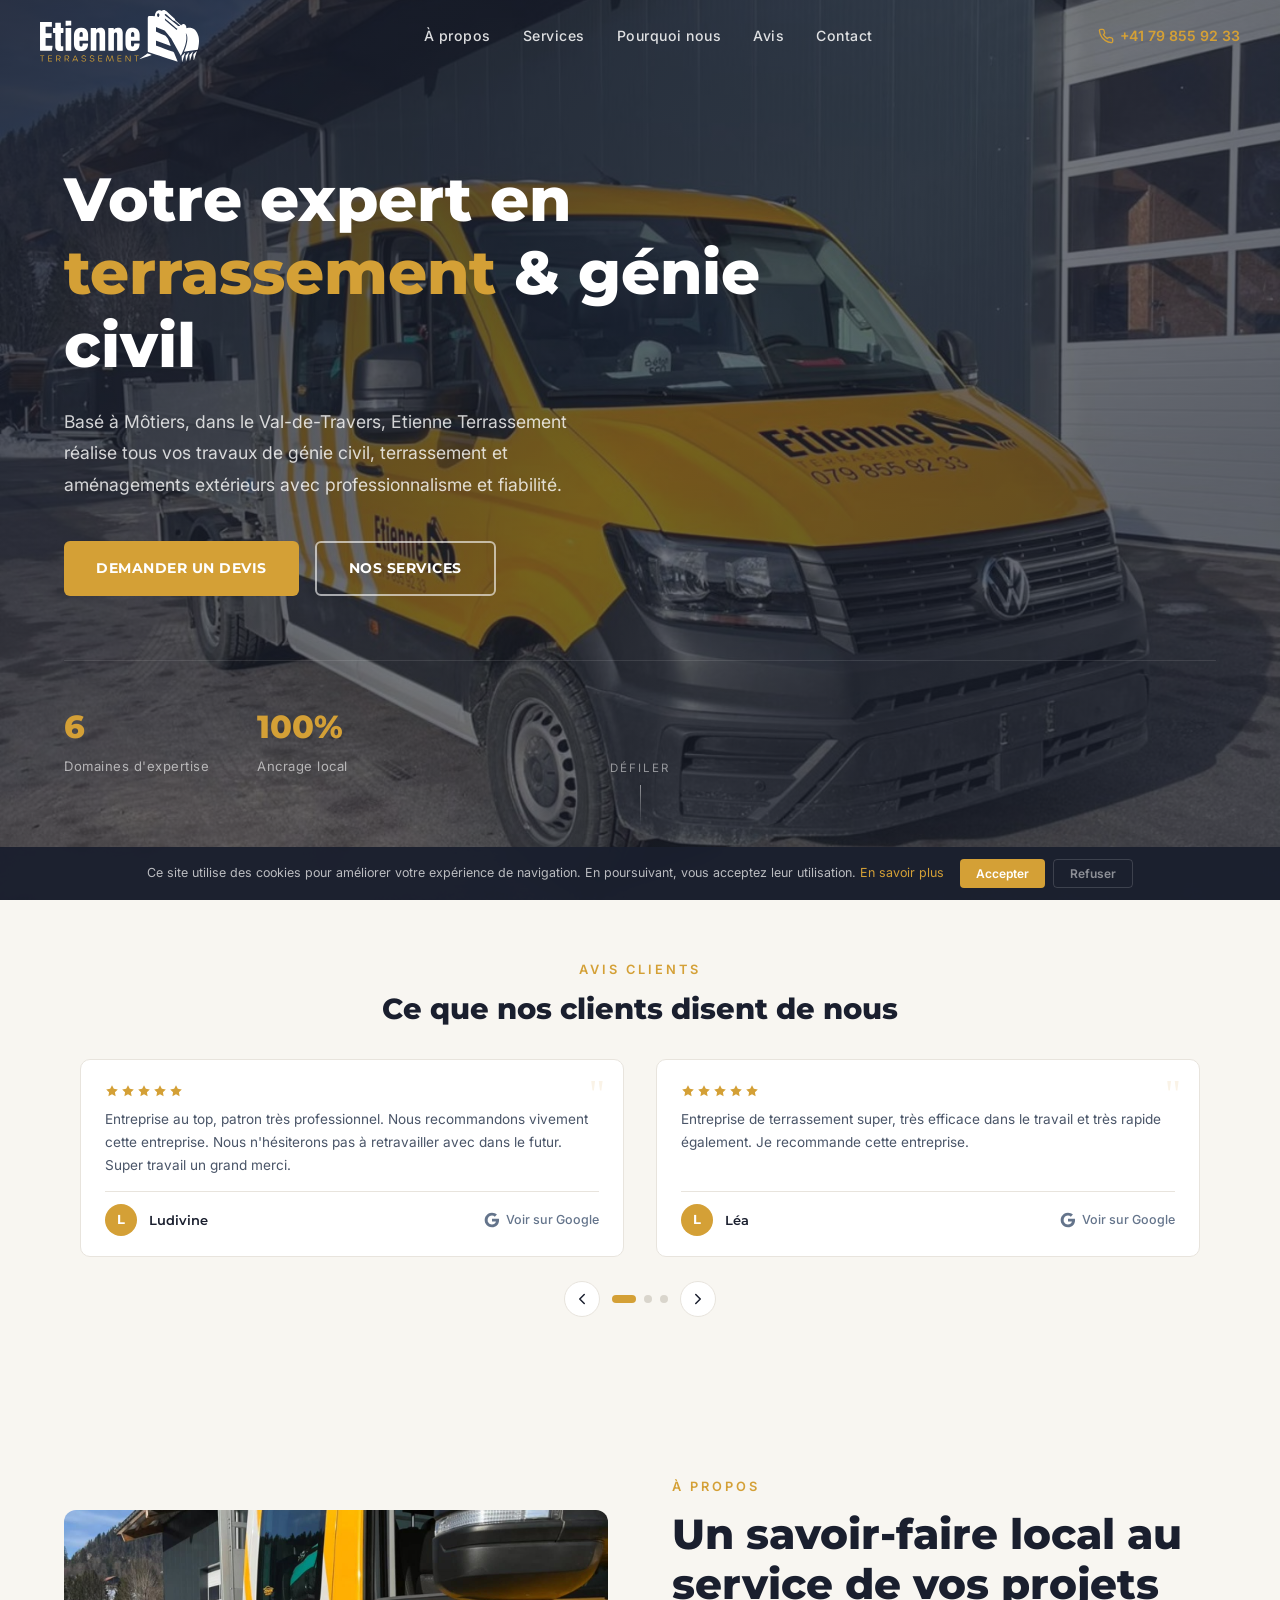
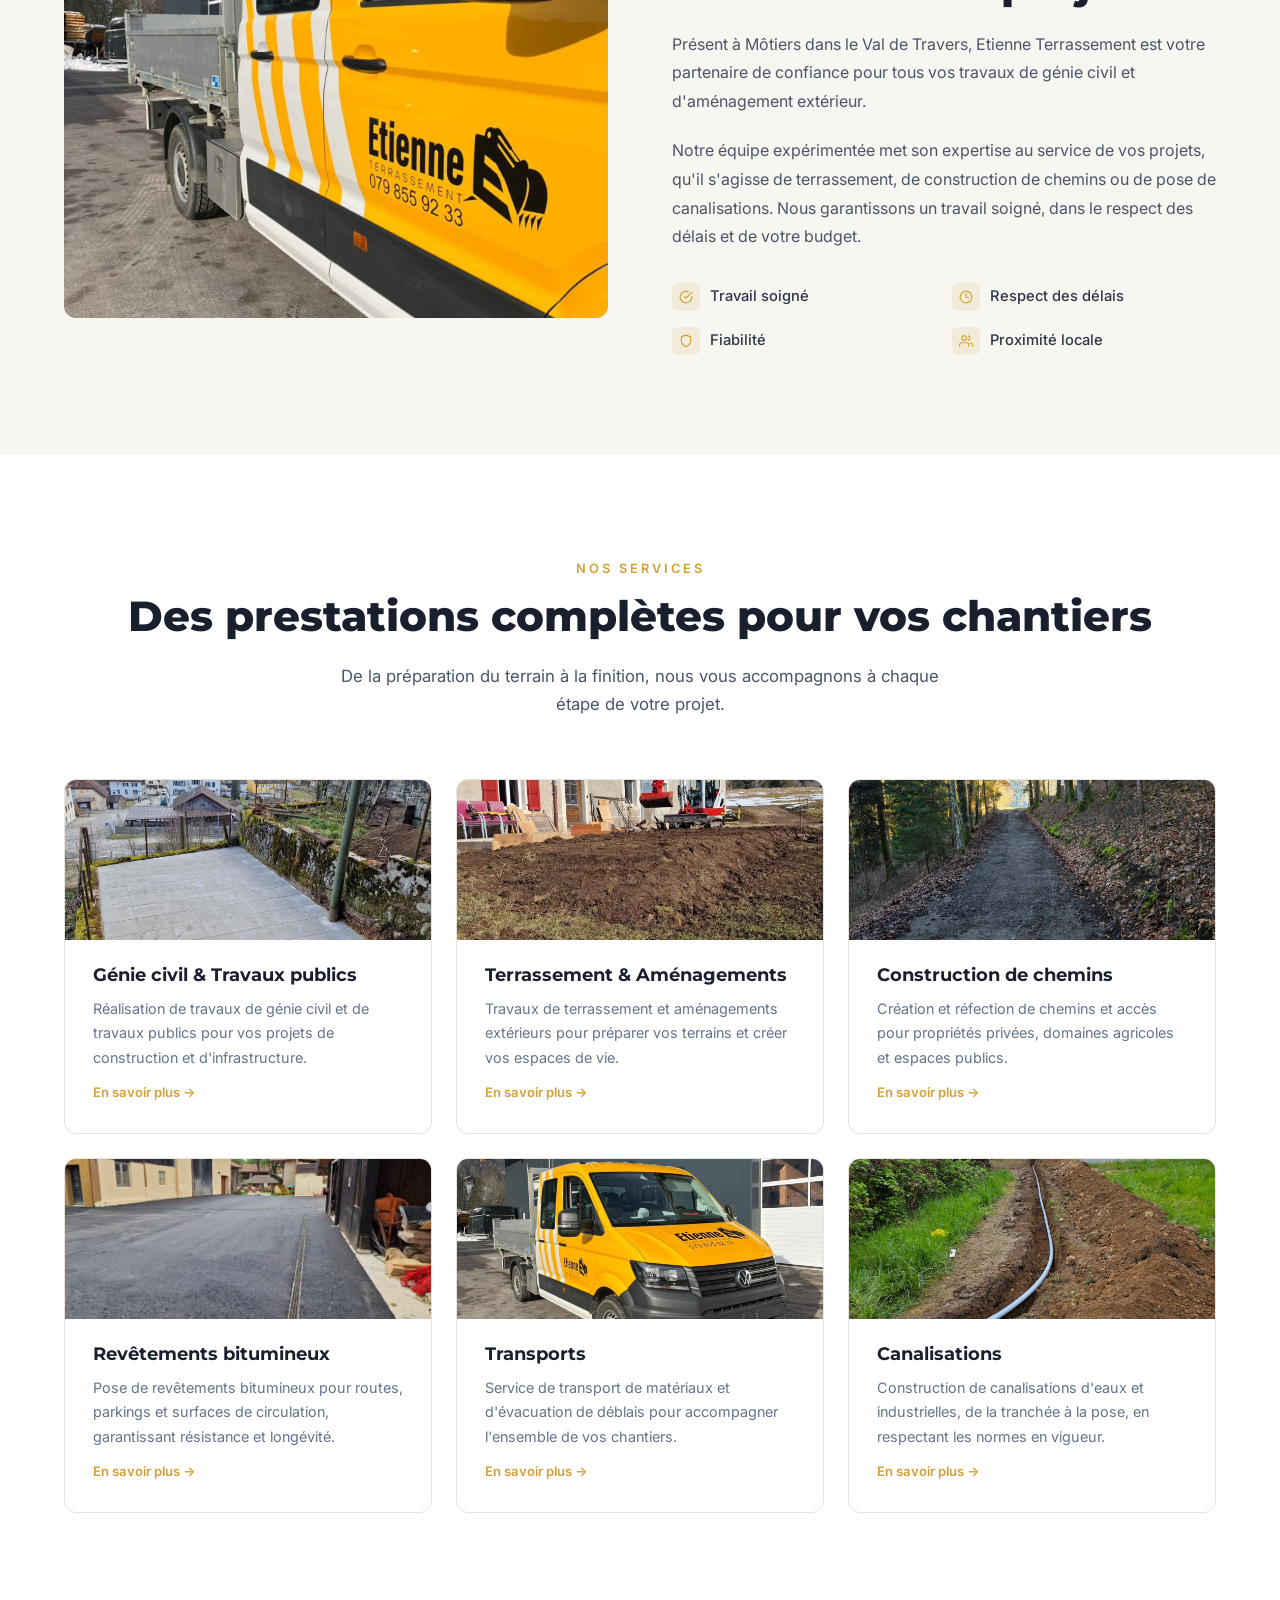
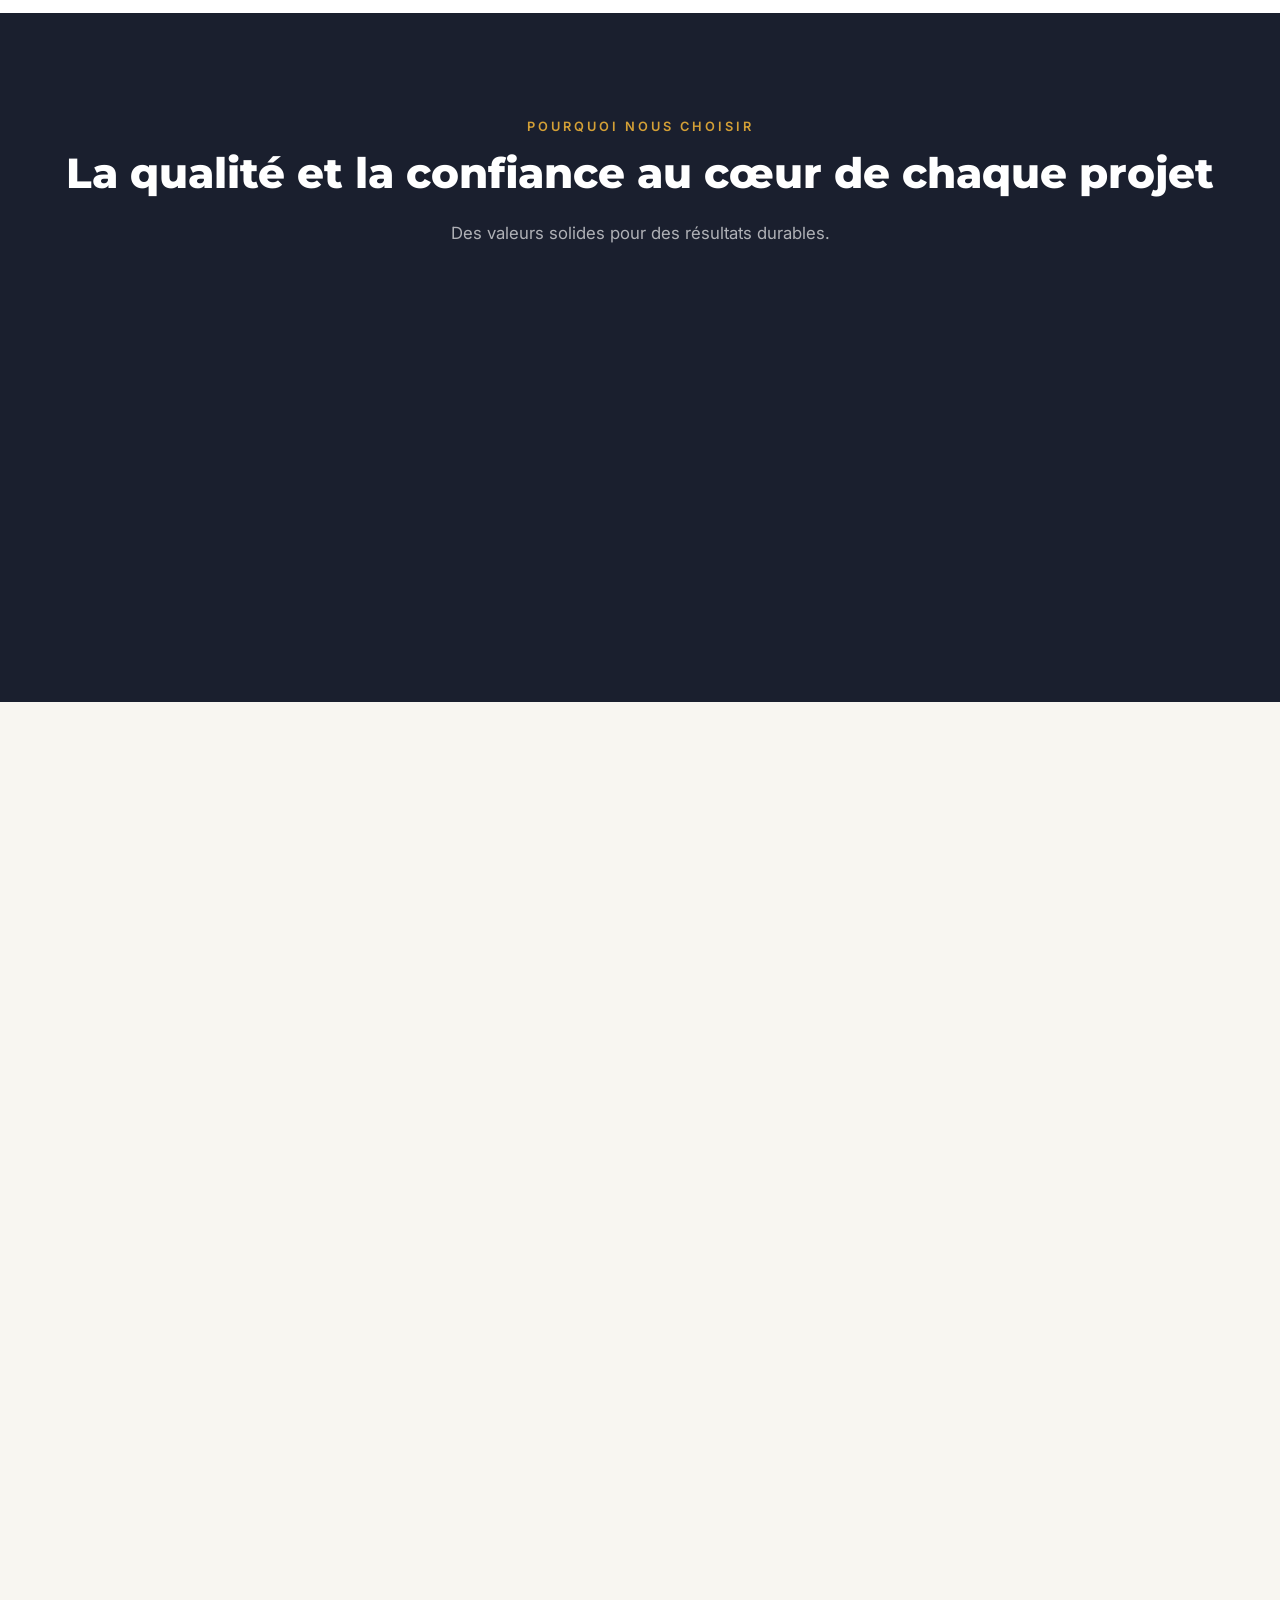
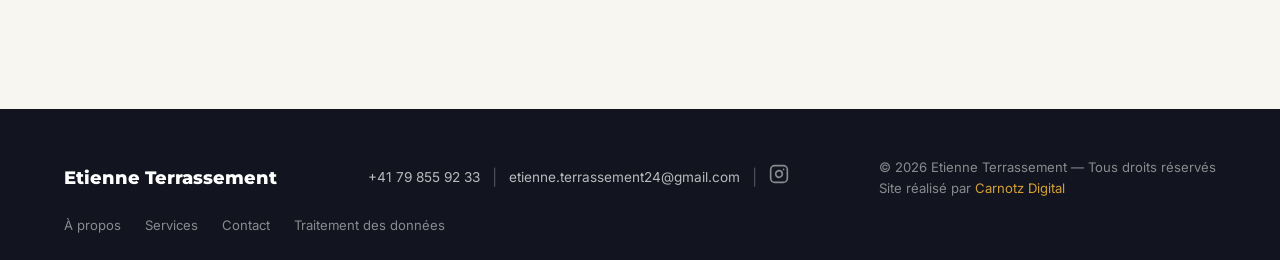
==== commit 2f9221af: "Add gallery captions, unified footer with Instagram link, and consistent nav layout - Add descriptiv" ====
--- a/index.html
+++ b/index.html
@@ -708,6 +708,9 @@
         .footer-contact { display: flex; align-items: center; gap: 12px; }
         .footer-contact-link { font-size: 0.85rem; color: rgba(255,255,255,0.7); transition: color 0.3s; }
         .footer-contact-link:hover { color: #d4a036; }
+        .footer-instagram { color: rgba(255,255,255,0.5); transition: color 0.3s; }
+        .footer-instagram:hover { color: #d4a036; }
+        .footer-instagram svg { width: 20px; height: 20px; }
 
         /* ===== COOKIE CONSENT ===== */
         .cookie-banner { position: fixed; bottom: 0; left: 0; right: 0; z-index: 9999; transform: translateY(100%); transition: transform 0.4s cubic-bezier(0.4,0,0.2,1); }
@@ -1208,6 +1211,10 @@
                     <a href="#" id="footerPhone" class="footer-contact-link"></a>
                     <span style="color:rgba(255,255,255,0.25);">|</span>
                     <a href="#" id="footerEmail" class="footer-contact-link"></a>
+                    <span style="color:rgba(255,255,255,0.25);">|</span>
+                    <a href="https://www.instagram.com/_etienne_terrassement_/" target="_blank" rel="noopener noreferrer" class="footer-instagram" aria-label="Instagram">
+                        <svg viewBox="0 0 24 24" fill="none" stroke="currentColor" stroke-width="2" stroke-linecap="round" stroke-linejoin="round"><rect x="2" y="2" width="20" height="20" rx="5" ry="5"/><path d="M16 11.37A4 4 0 1112.63 8 4 4 0 0116 11.37z"/><line x1="17.5" y1="6.5" x2="17.51" y2="6.5"/></svg>
+                    </a>
                 </div>
                 <p class="footer-text">&copy; 2026 Etienne Terrassement — <span data-i18n="footer_rights">Tous droits réservés</span><br>Site réalisé par <a href="https://carnotz.ch" target="_blank" rel="noopener noreferrer">Carnotz Digital</a></p>
                 <div class="footer-links">
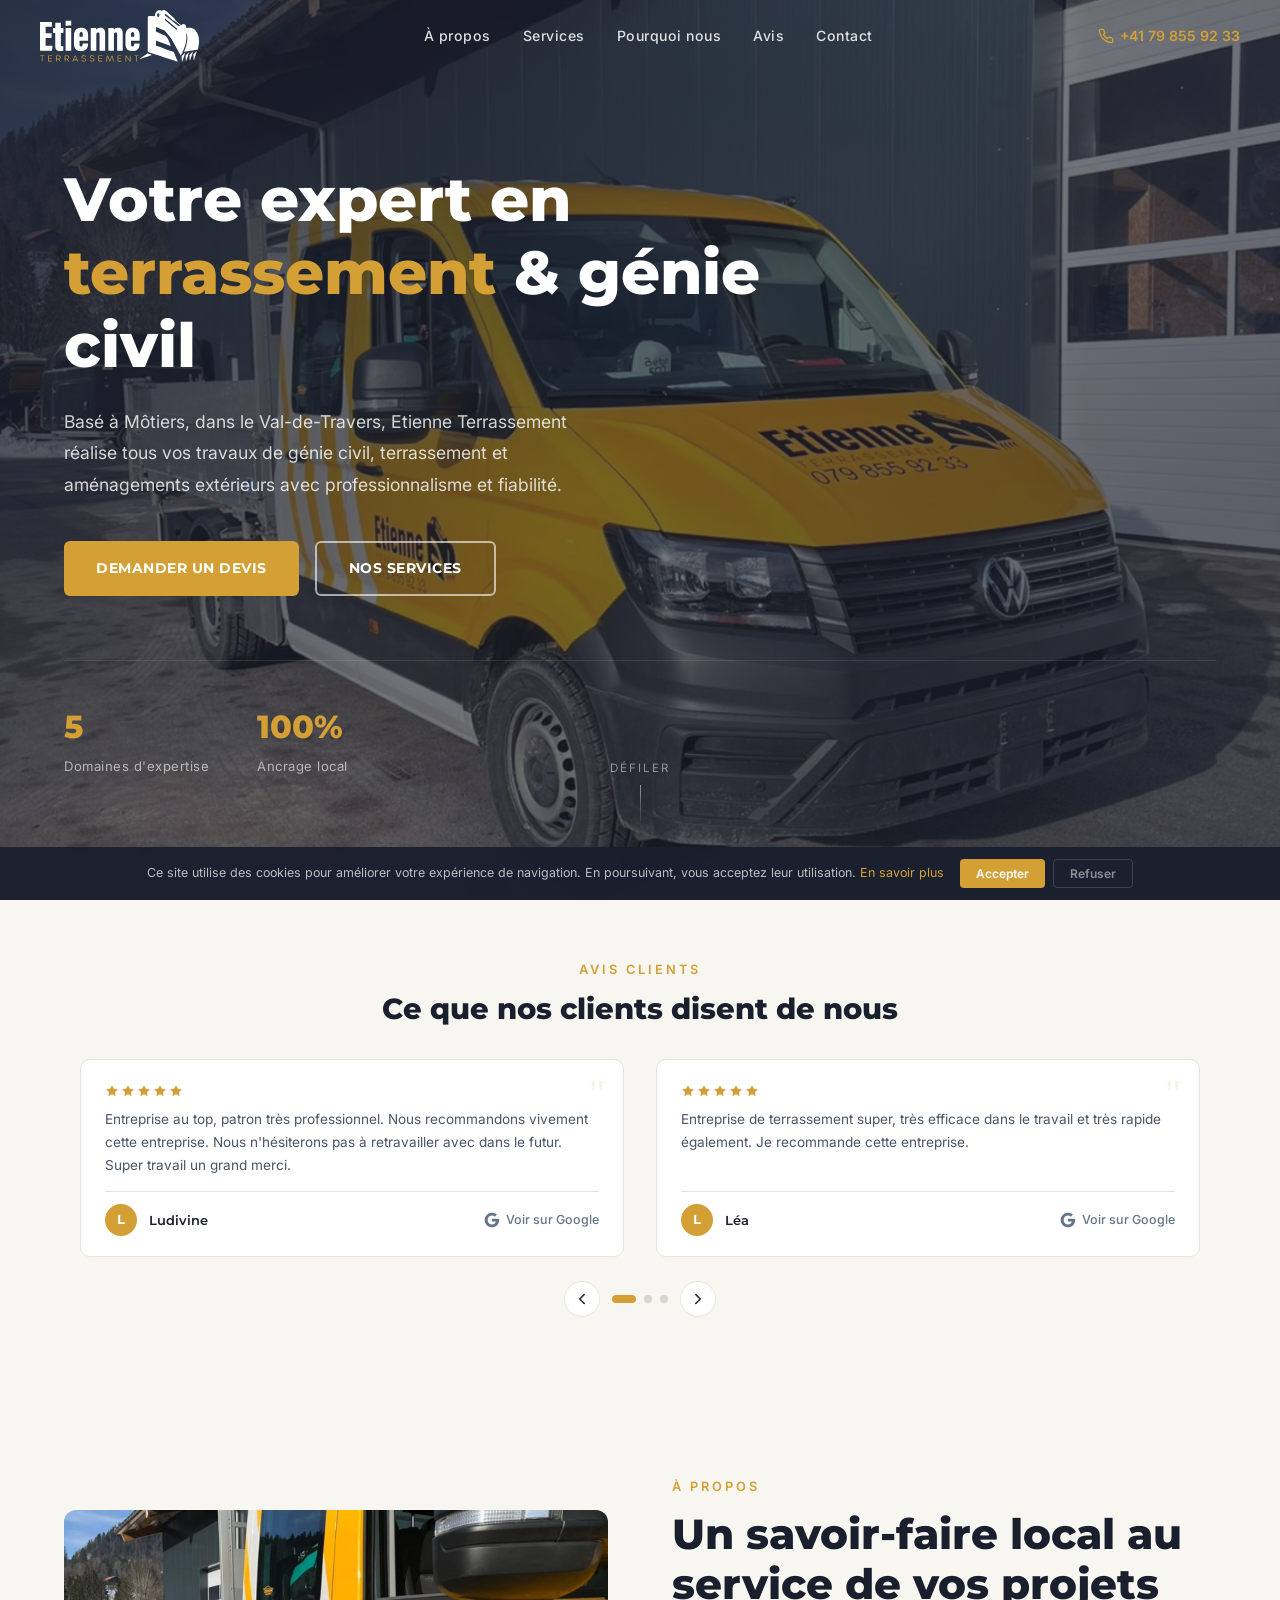
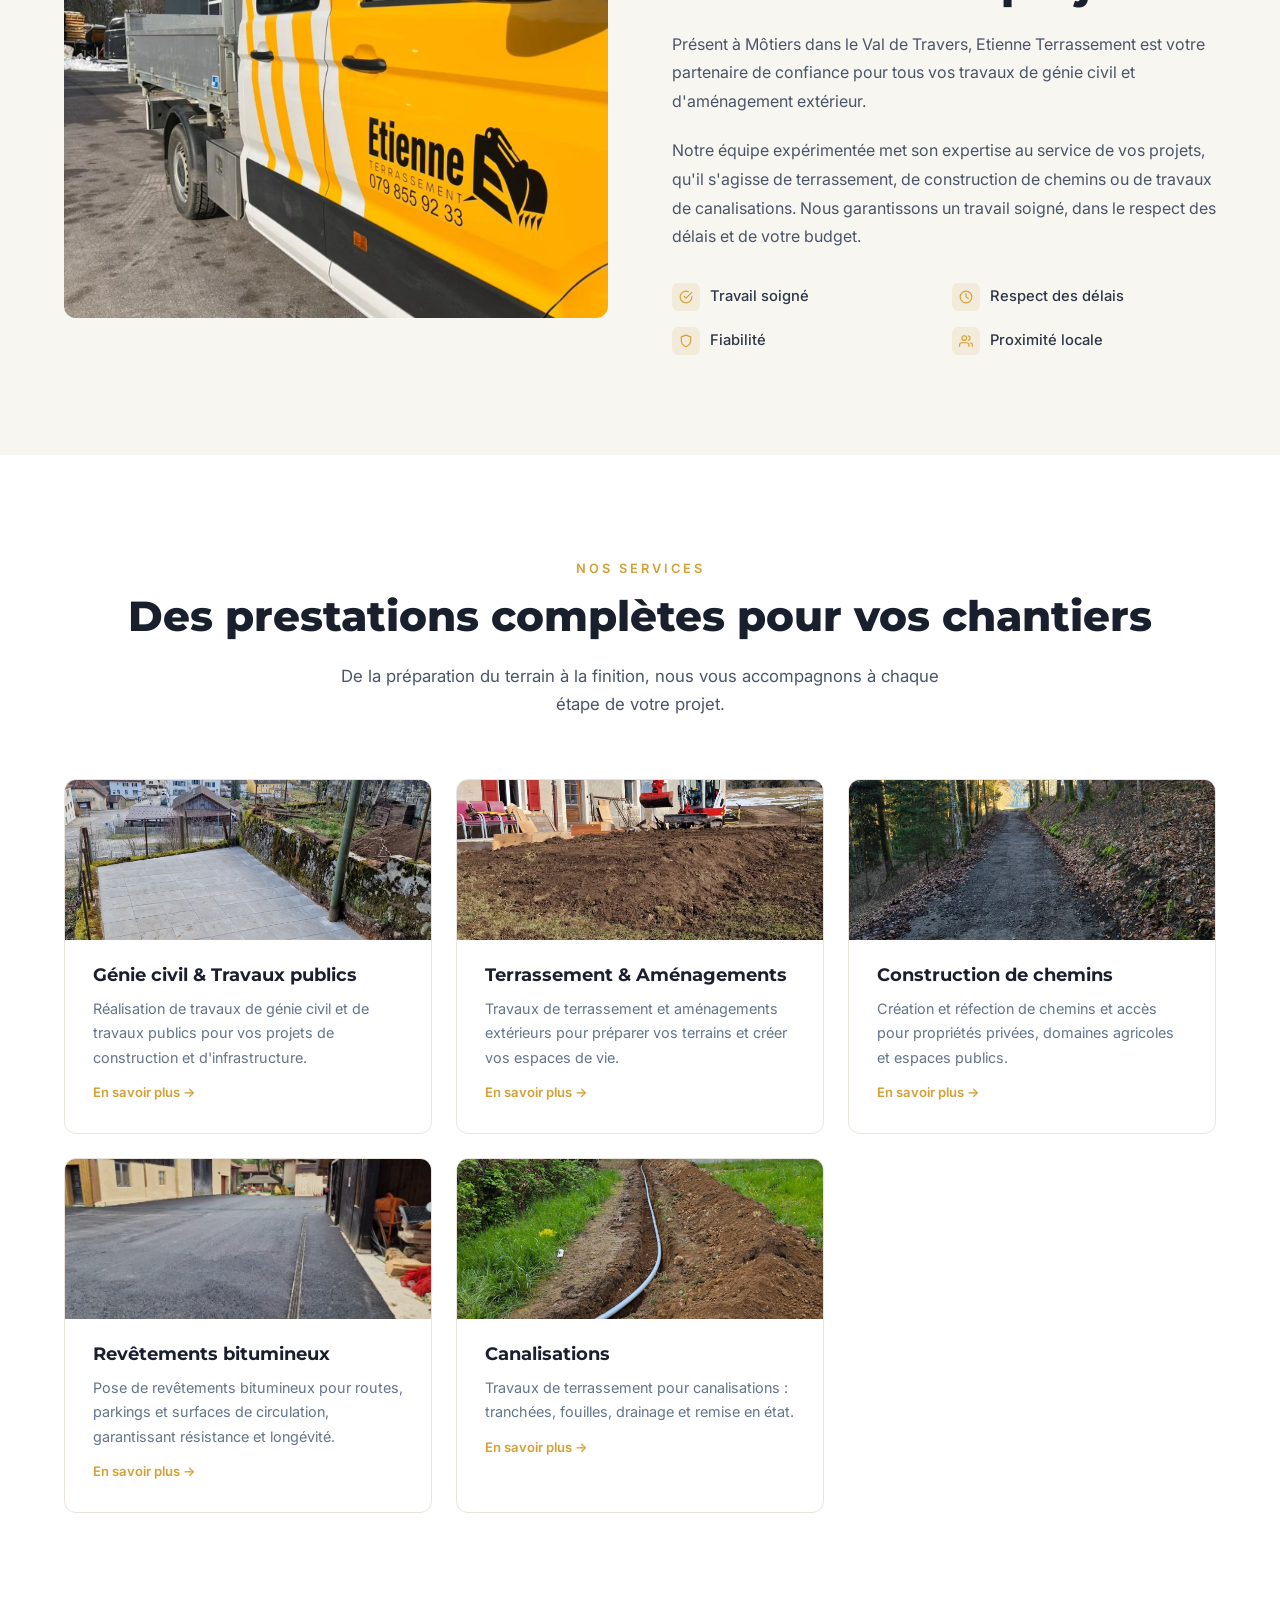
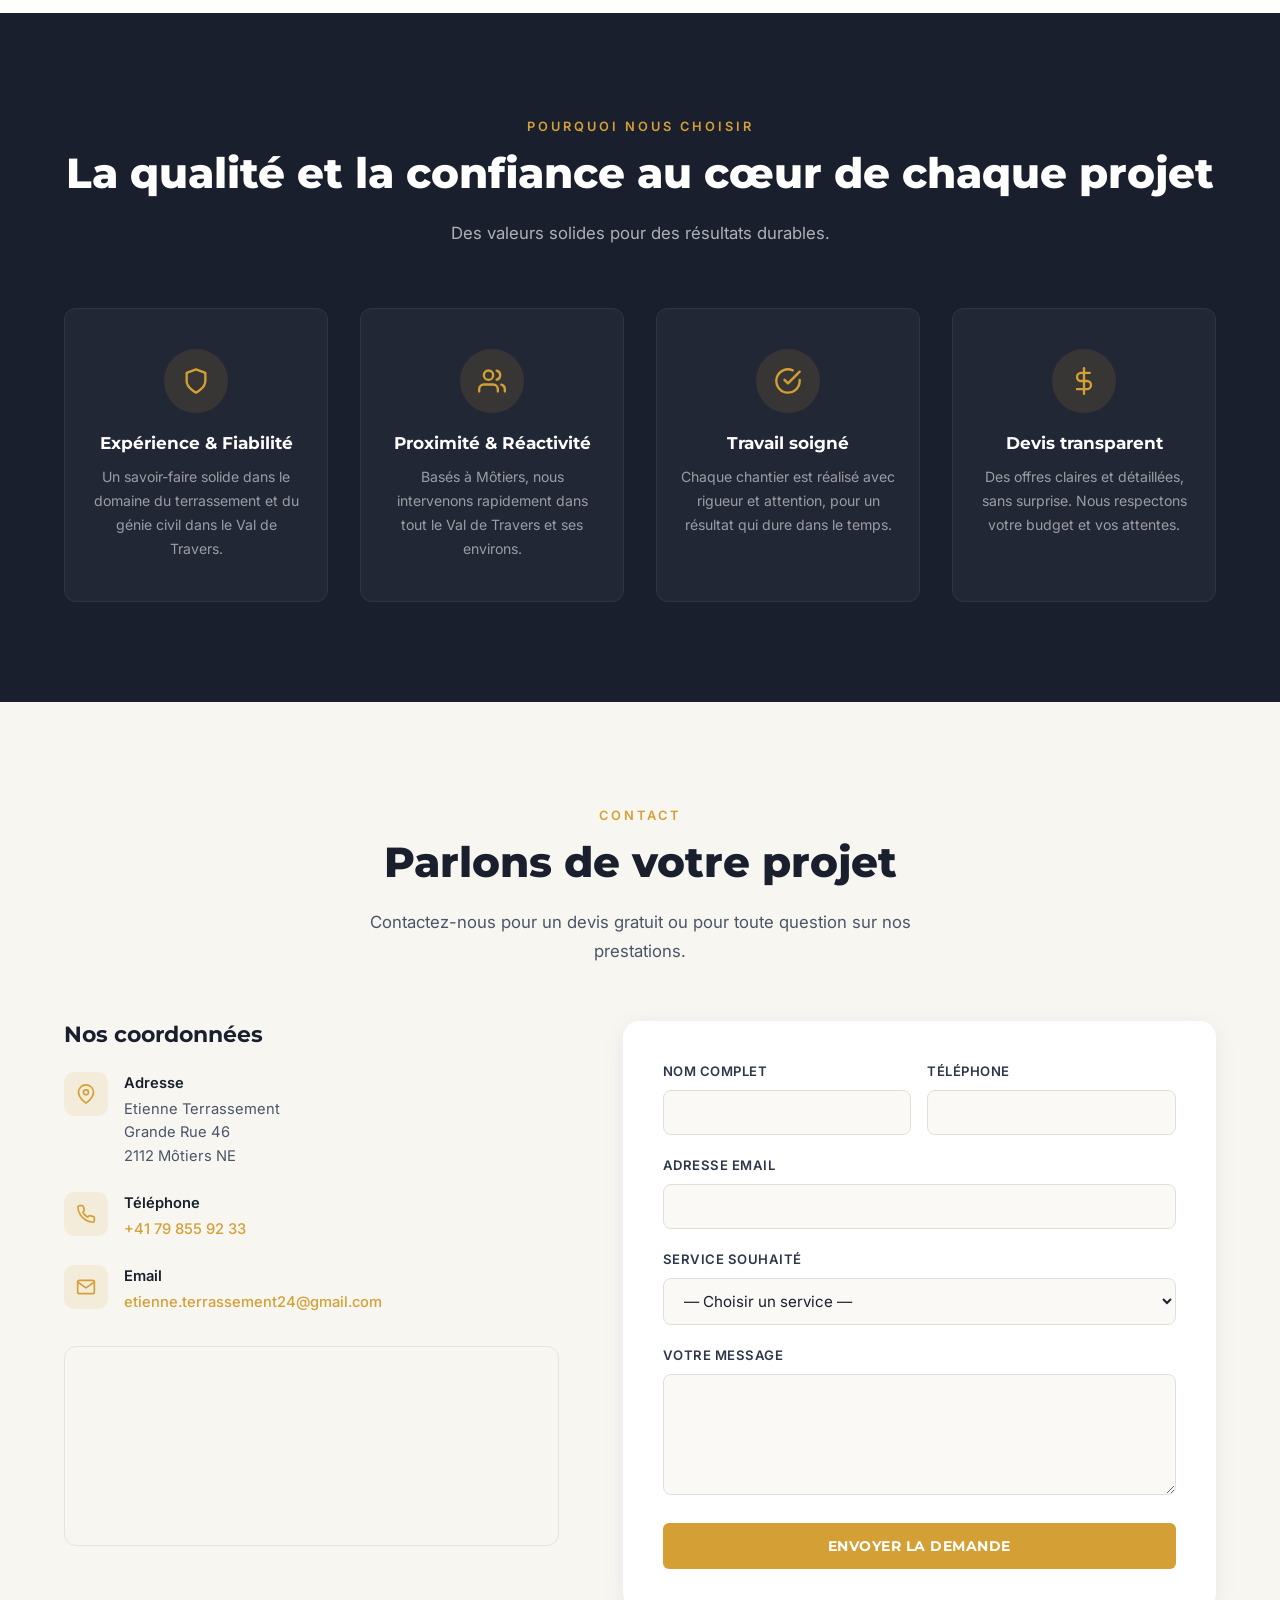
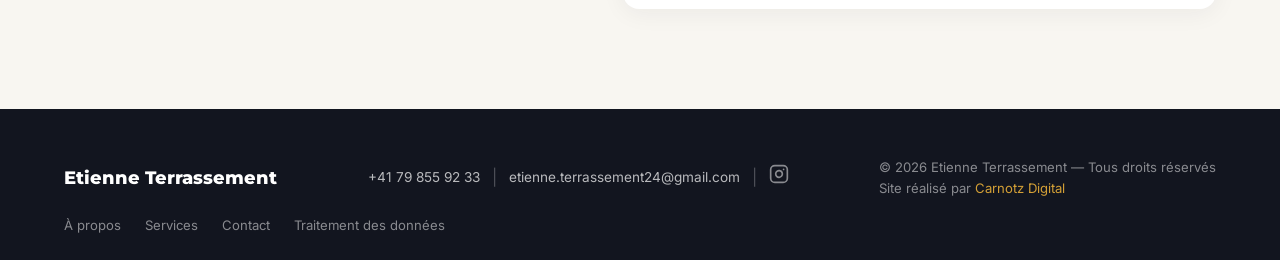
==== commit e75118c6: "Update service pages: remove transports, refresh galleries, refine copy - Remove transports page and" ====
--- a/index.html
+++ b/index.html
@@ -819,7 +819,7 @@
             </div>
             <div class="hero-stats">
                 <div class="hero-stat">
-                    <div class="hero-stat-number">6</div>
+                    <div class="hero-stat-number">5</div>
                     <div class="hero-stat-label" data-i18n="stat_services">Domaines d'expertise</div>
                 </div>
                 <div class="hero-stat">
@@ -961,7 +961,7 @@
                     <span class="section-label" data-i18n="about_label">À propos</span>
                     <h2 class="section-title" data-i18n="about_title">Un savoir-faire local au service de vos projets</h2>
                     <p data-i18n="about_p1">Présent à Môtiers dans le Val de Travers, Etienne Terrassement est votre partenaire de confiance pour tous vos travaux de génie civil et d'aménagement extérieur.</p>
-                    <p data-i18n="about_p2">Notre équipe expérimentée met son expertise au service de vos projets, qu'il s'agisse de terrassement, de construction de chemins ou de pose de canalisations. Nous garantissons un travail soigné, dans le respect des délais et de votre budget.</p>
+                    <p data-i18n="about_p2">Notre équipe expérimentée met son expertise au service de vos projets, qu'il s'agisse de terrassement, de construction de chemins ou de travaux de canalisations. Nous garantissons un travail soigné, dans le respect des délais et de votre budget.</p>
                     <div class="about-features">
                         <div class="about-feature">
                             <div class="about-feature-icon">
@@ -1046,17 +1046,6 @@
                         <span class="service-card-link">En savoir plus →</span>
                     </div>
                 </a>
-                <!-- Service 6: Transport -->
-                <a href="transports.html" class="service-card service-card--image reveal">
-                    <div class="service-card-img">
-                        <img src="photos/transports-thumb.jpg" alt="Transports — Etienne Terrassement" loading="lazy">
-                    </div>
-                    <div class="service-card-body">
-                        <h3 data-i18n="s6_title">Transports</h3>
-                        <p data-i18n="s6_text">Service de transport de matériaux et d'évacuation de déblais pour accompagner l'ensemble de vos chantiers.</p>
-                        <span class="service-card-link">En savoir plus →</span>
-                    </div>
-                </a>
                 <!-- Service 7: Canalisations -->
                 <a href="canalisations.html" class="service-card service-card--image reveal">
                     <div class="service-card-img">
@@ -1064,7 +1053,7 @@
                     </div>
                     <div class="service-card-body">
                         <h3 data-i18n="s7_title">Canalisations</h3>
-                        <p data-i18n="s7_text">Construction de canalisations d'eaux et industrielles, de la tranchée à la pose, en respectant les normes en vigueur.</p>
+                        <p data-i18n="s7_text">Travaux de terrassement pour canalisations : tranchées, fouilles, drainage et remise en état.</p>
                         <span class="service-card-link">En savoir plus →</span>
                     </div>
                 </a>
@@ -1179,7 +1168,6 @@
                                 <option value="terrassement" data-i18n="s2_title">Terrassement & Aménagements</option>
                                 <option value="chemins" data-i18n="s4_title">Construction de chemins</option>
                                 <option value="bitumineux" data-i18n="s5_title">Revêtements bitumineux</option>
-                                <option value="transports" data-i18n="s6_title">Transports</option>
                                 <option value="canalisations" data-i18n="s7_title">Canalisations</option>
                                 <option value="autre">Autre</option>
                             </select>
@@ -1267,7 +1255,7 @@
                 about_label: "À propos",
                 about_title: "Un savoir-faire local au service de vos projets",
                 about_p1: "Présent à Môtiers dans le Val de Travers, Etienne Terrassement est votre partenaire de confiance pour tous vos travaux de génie civil et d'aménagement extérieur.",
-                about_p2: "Notre équipe expérimentée met son expertise au service de vos projets, qu'il s'agisse de terrassement, de construction de chemins ou de pose de canalisations. Nous garantissons un travail soigné, dans le respect des délais et de votre budget.",
+                about_p2: "Notre équipe expérimentée met son expertise au service de vos projets, qu'il s'agisse de terrassement, de construction de chemins ou de travaux de canalisations. Nous garantissons un travail soigné, dans le respect des délais et de votre budget.",
                 feat_quality: "Travail soigné",
                 feat_time: "Respect des délais",
                 feat_trust: "Fiabilité",
@@ -1283,10 +1271,8 @@
                 s4_text: "Création et réfection de chemins et accès pour propriétés privées, domaines agricoles et espaces publics.",
                 s5_title: "Revêtements bitumineux",
                 s5_text: "Pose de revêtements bitumineux pour routes, parkings et surfaces de circulation, garantissant résistance et longévité.",
-                s6_title: "Transports",
-                s6_text: "Service de transport de matériaux et d'évacuation de déblais pour accompagner l'ensemble de vos chantiers.",
                 s7_title: "Canalisations",
-                s7_text: "Construction de canalisations d'eaux et industrielles, de la tranchée à la pose, en respectant les normes en vigueur.",
+                s7_text: "Travaux de terrassement pour canalisations : tranchées, fouilles, drainage et remise en état.",
                 why_label: "Pourquoi nous choisir",
                 why_title: "La qualité et la confiance au cœur de chaque projet",
                 why_subtitle: "Des valeurs solides pour des résultats durables.",
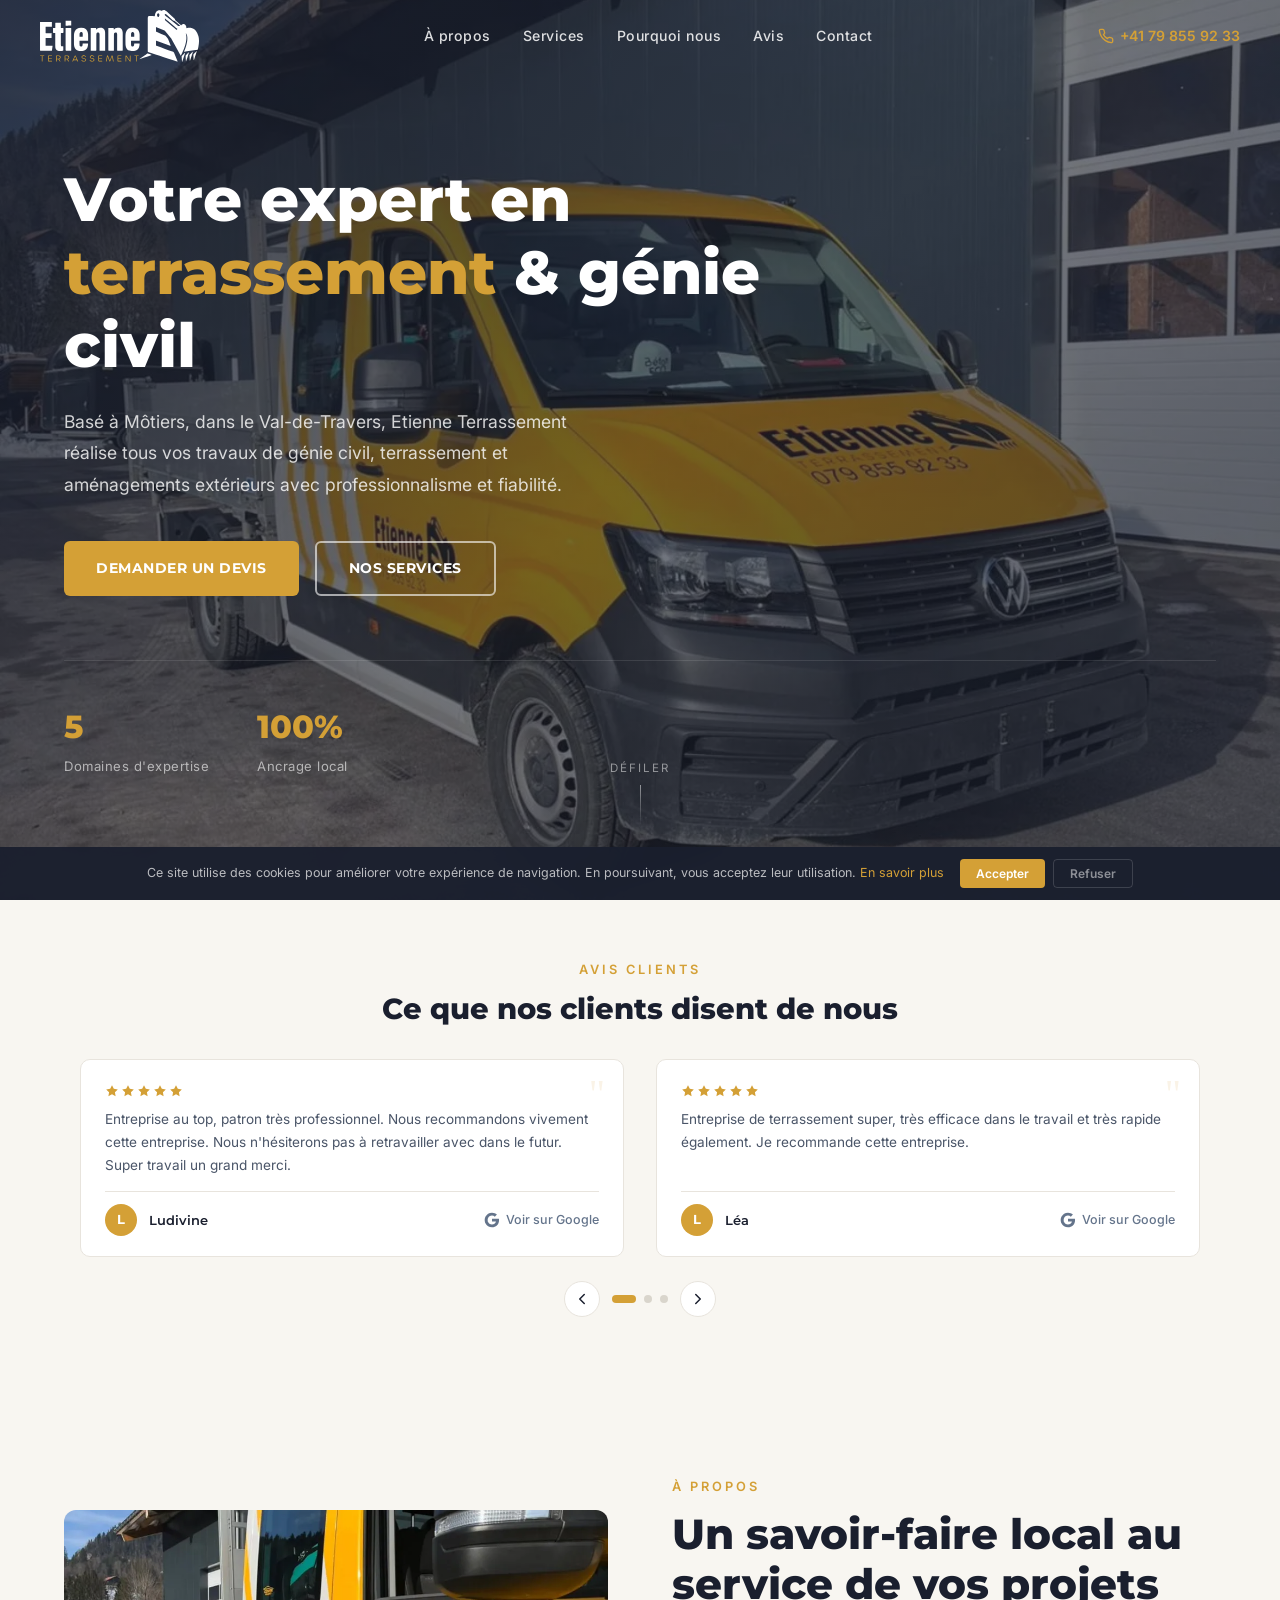
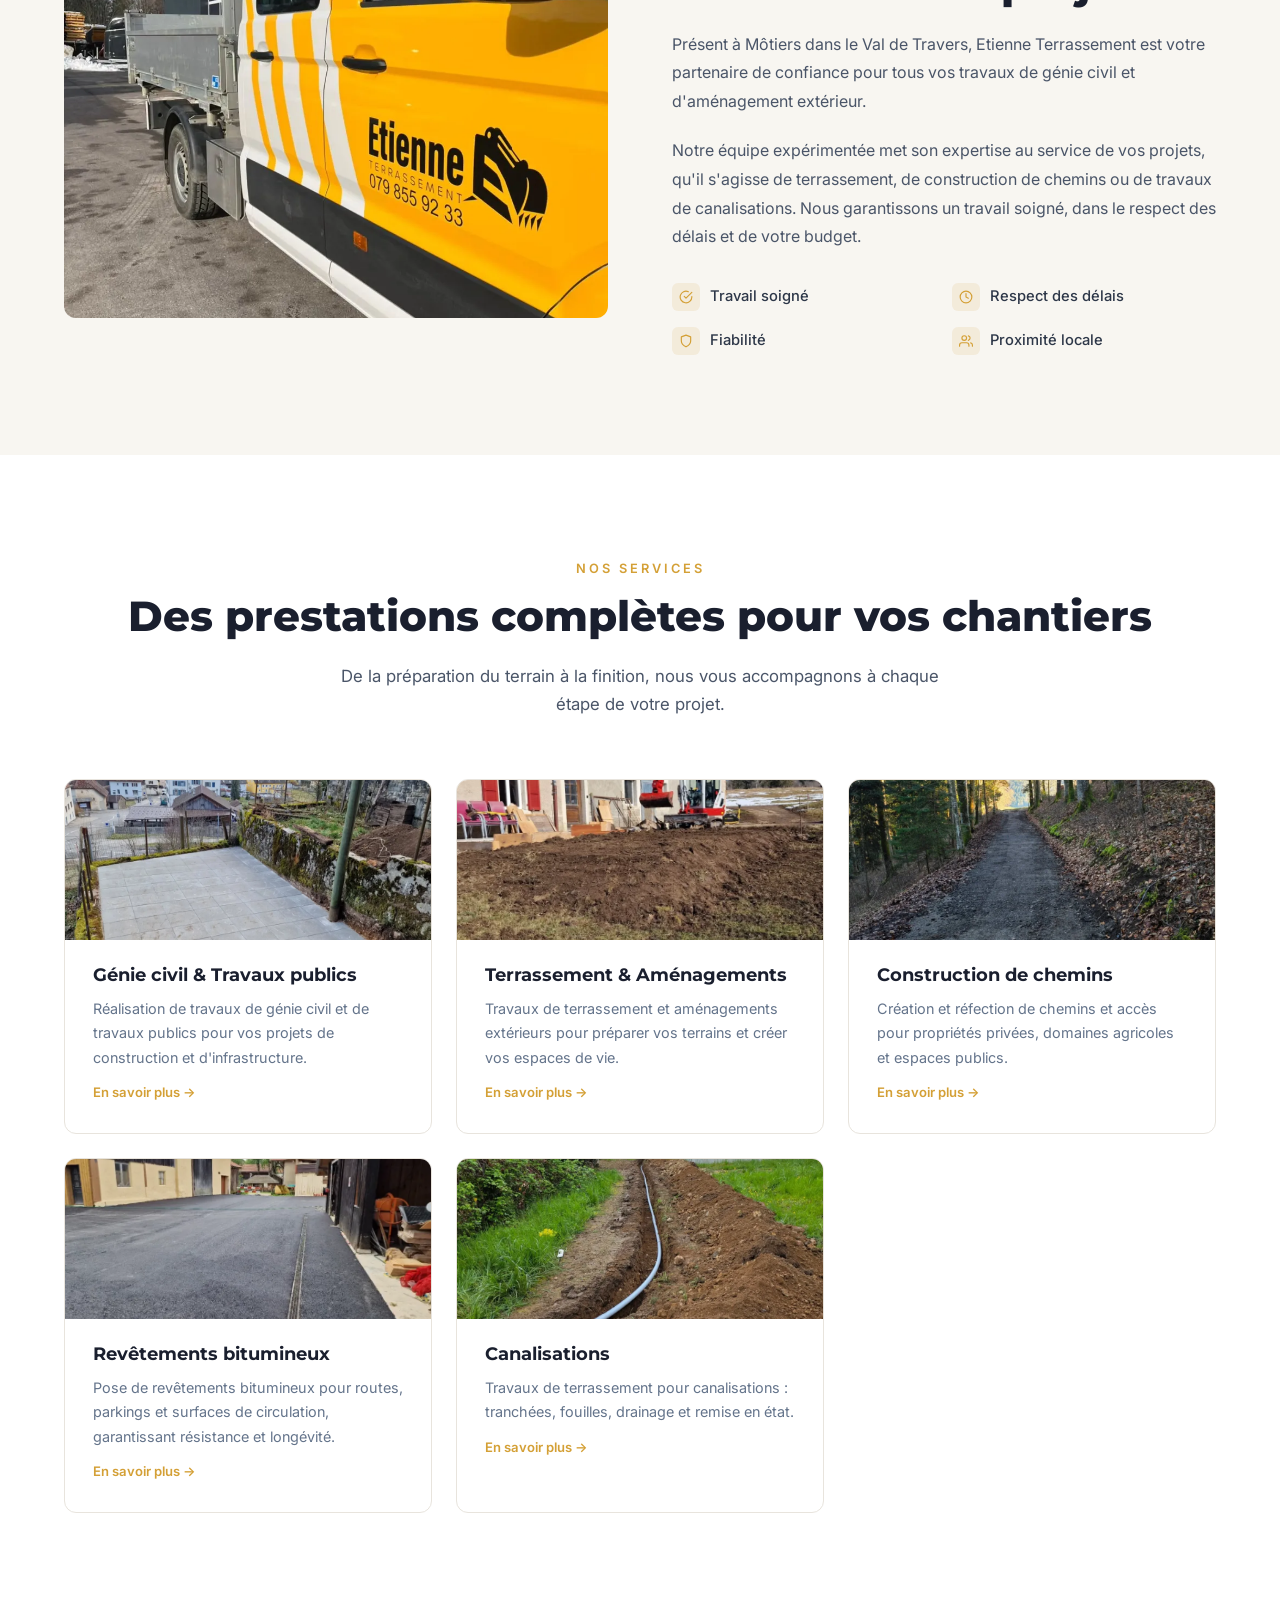
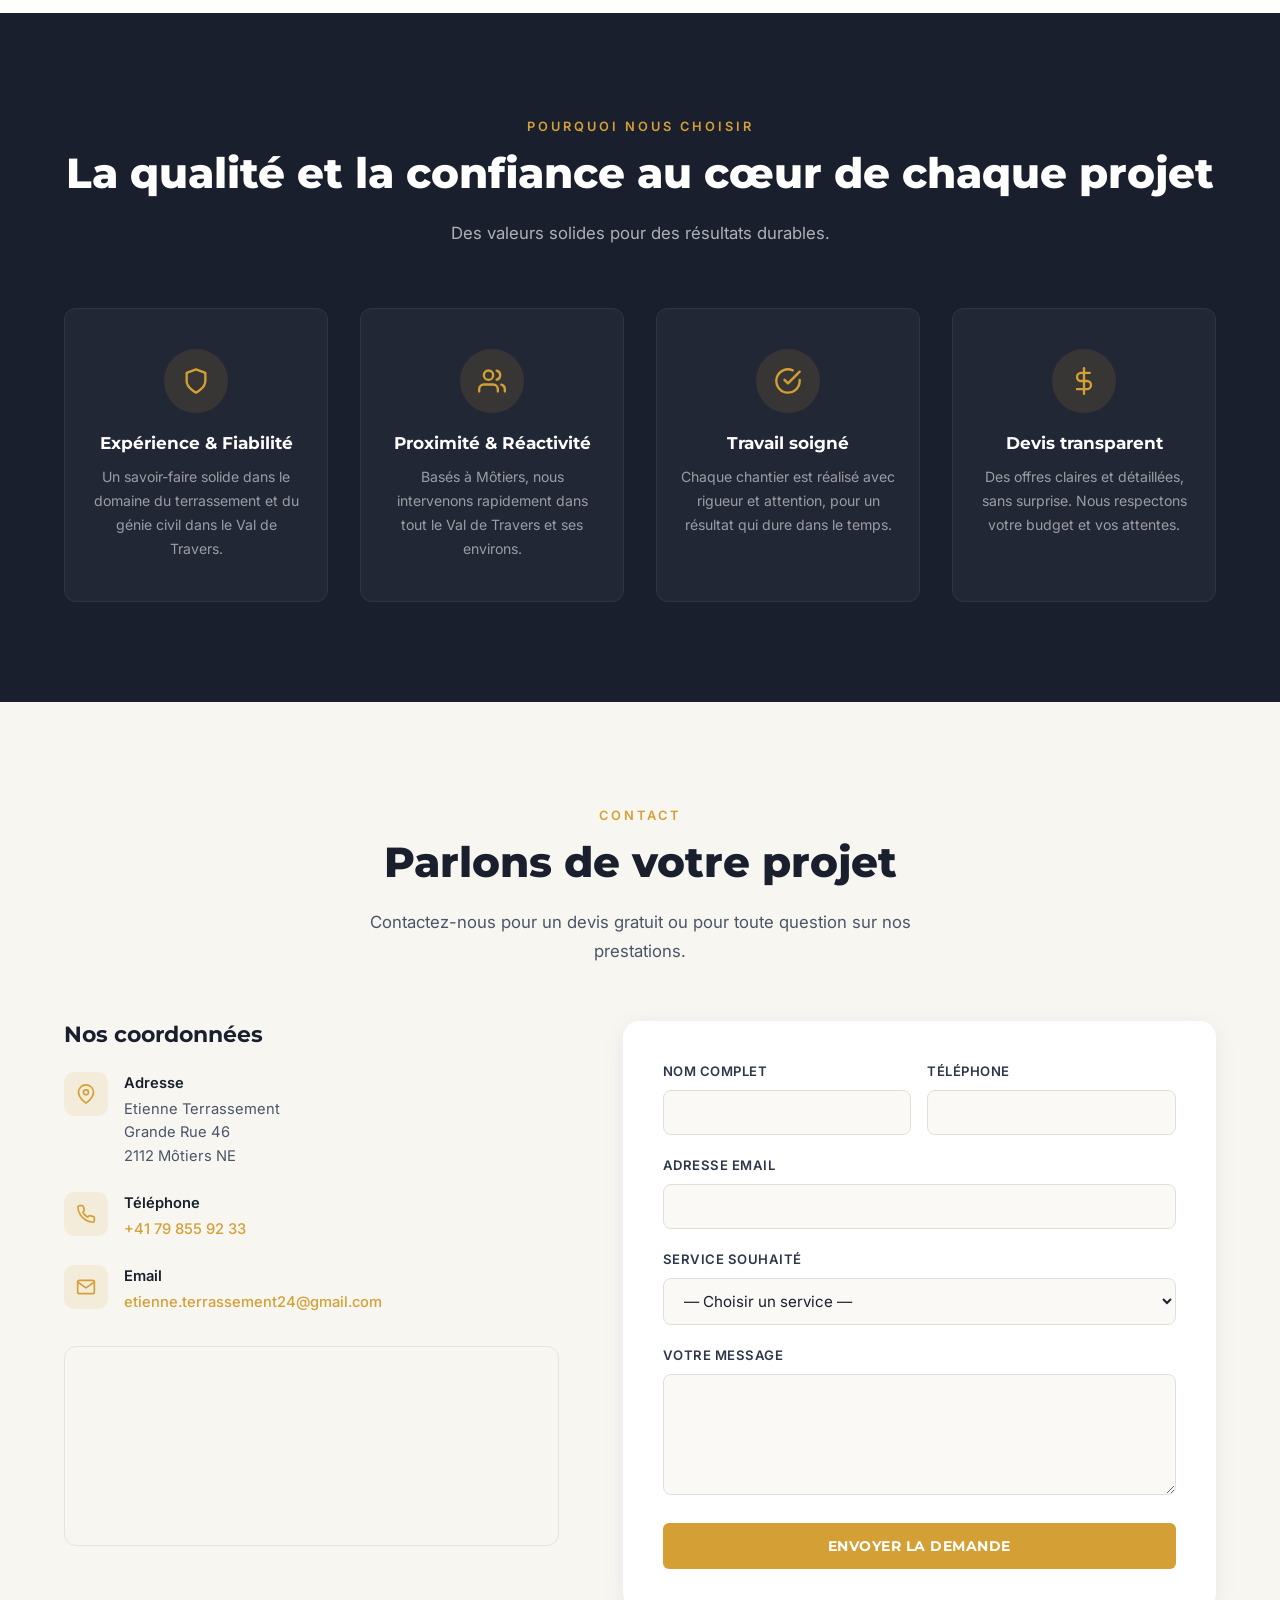
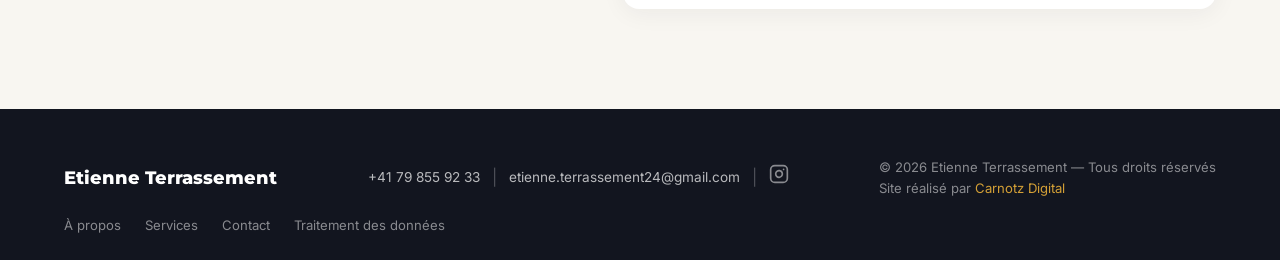
==== commit 30ce1027: "Perf & SEO: WebP images, clean internal URLs, preload hero, Service JSON-LD - Convert all referenced" ====
--- a/index.html
+++ b/index.html
@@ -6,6 +6,51 @@
     <meta name="robots" content="index, follow">
     <title>Etienne Terrassement — Génie Civil & Terrassement | Val de Travers</title>
     <meta name="description" content="Etienne Terrassement — Travaux de génie civil, terrassement et aménagements extérieurs à Môtiers, Val de Travers.">
+    <link rel="canonical" href="https://etienne-terrassement.ch/">
+    <meta property="og:type" content="website">
+    <meta property="og:locale" content="fr_CH">
+    <meta property="og:site_name" content="Etienne Terrassement">
+    <meta property="og:title" content="Etienne Terrassement — Génie Civil & Terrassement | Val de Travers">
+    <meta property="og:description" content="Travaux de génie civil, terrassement et aménagements extérieurs à Môtiers, Val de Travers.">
+    <meta property="og:url" content="https://etienne-terrassement.ch/">
+    <meta property="og:image" content="https://etienne-terrassement.ch/og-image.jpg">
+    <meta name="twitter:card" content="summary_large_image">
+    <link rel="icon" type="image/png" sizes="32x32" href="favicon-32x32.png">
+    <link rel="icon" type="image/png" sizes="16x16" href="favicon-16x16.png">
+    <link rel="apple-touch-icon" sizes="180x180" href="apple-touch-icon.png">
+    <link rel="preload" as="image" href="hero.webp" fetchpriority="high">
+    <script type="application/ld+json">
+    {
+        "@context": "https://schema.org",
+        "@type": "LocalBusiness",
+        "name": "Etienne Terrassement",
+        "description": "Travaux de génie civil, terrassement et aménagements extérieurs à Môtiers, Val de Travers.",
+        "url": "https://etienne-terrassement.ch",
+        "image": "https://etienne-terrassement.ch/og-image.jpg",
+        "telephone": "+41798559233",
+        "email": "etienne.terrassement24@gmail.com",
+        "address": {
+            "@type": "PostalAddress",
+            "streetAddress": "Grande Rue 46",
+            "addressLocality": "Môtiers",
+            "addressRegion": "NE",
+            "postalCode": "2112",
+            "addressCountry": "CH"
+        },
+        "geo": {
+            "@type": "GeoCoordinates",
+            "latitude": 46.9073,
+            "longitude": 6.6112
+        },
+        "areaServed": {
+            "@type": "Place",
+            "name": "Val de Travers, Neuchâtel"
+        },
+        "sameAs": [
+            "https://www.instagram.com/_etienne_terrassement_/"
+        ]
+    }
+    </script>
     <link rel="preconnect" href="https://fonts.googleapis.com">
     <link rel="preconnect" href="https://fonts.gstatic.com" crossorigin>
     <link href="https://fonts.googleapis.com/css2?family=Inter:wght@400;500;600&family=Montserrat:wght@600;700;800&display=swap" rel="stylesheet">
@@ -195,7 +240,7 @@
         .hero-bg {
             position: absolute;
             inset: 0;
-            background: url('hero.jpg') center center / cover no-repeat;
+            background: url('hero.webp') center center / cover no-repeat;
         }
         .hero-bg::after {
             content: '';
@@ -954,7 +999,7 @@
         <div class="container">
             <div class="about-grid">
                 <div class="about-image reveal">
-                    <img src="photos/about-camion.jpg" alt="Camion Etienne Terrassement — Val de Travers">
+                    <img src="photos/about-camion.webp" alt="Camion Etienne Terrassement — Val de Travers" width="1000" height="1000">
                     <div class="about-image-accent"></div>
                 </div>
                 <div class="about-text reveal">
@@ -1003,9 +1048,9 @@
             </div>
             <div class="services-grid">
                 <!-- Service 1: Génie civil -->
-                <a href="genie-civil.html" class="service-card service-card--image reveal">
+                <a href="/genie-civil" class="service-card service-card--image reveal">
                     <div class="service-card-img">
-                        <img src="photos/geniecivil-thumb.jpg" alt="Génie civil — Etienne Terrassement" loading="lazy">
+                        <img src="photos/geniecivil-thumb.webp" alt="Génie civil — Etienne Terrassement" loading="lazy" width="1000" height="1000">
                     </div>
                     <div class="service-card-body">
                         <h3 data-i18n="s1_title">Génie civil & Travaux publics</h3>
@@ -1014,9 +1059,9 @@
                     </div>
                 </a>
                 <!-- Service 2: Terrassement -->
-                <a href="terrassement.html" class="service-card service-card--image reveal">
+                <a href="/terrassement" class="service-card service-card--image reveal">
                     <div class="service-card-img">
-                        <img src="photos/terrassement-thumb.jpg" alt="Terrassement — Etienne Terrassement" loading="lazy">
+                        <img src="photos/terrassement-thumb.webp" alt="Terrassement — Etienne Terrassement" loading="lazy" width="800" height="1000">
                     </div>
                     <div class="service-card-body">
                         <h3 data-i18n="s2_title">Terrassement & Aménagements</h3>
@@ -1025,9 +1070,9 @@
                     </div>
                 </a>
                 <!-- Service 4: Chemins -->
-                <a href="chemins.html" class="service-card service-card--image reveal">
+                <a href="/chemins" class="service-card service-card--image reveal">
                     <div class="service-card-img">
-                        <img src="photos/chemins-thumb.jpg" alt="Construction de chemins — Etienne Terrassement" loading="lazy">
+                        <img src="photos/chemins-thumb.webp" alt="Construction de chemins — Etienne Terrassement" loading="lazy" width="1000" height="1000">
                     </div>
                     <div class="service-card-body">
                         <h3 data-i18n="s4_title">Construction de chemins</h3>
@@ -1036,9 +1081,9 @@
                     </div>
                 </a>
                 <!-- Service 5: Bitumineux -->
-                <a href="revetements-bitumineux.html" class="service-card service-card--image reveal">
+                <a href="/revetements-bitumineux" class="service-card service-card--image reveal">
                     <div class="service-card-img">
-                        <img src="revetementbitumineux.png" alt="Revêtements bitumineux — Etienne Terrassement" loading="lazy">
+                        <img src="revetementbitumineux.webp" alt="Revêtements bitumineux — Etienne Terrassement" loading="lazy" width="805" height="601">
                     </div>
                     <div class="service-card-body">
                         <h3 data-i18n="s5_title">Revêtements bitumineux</h3>
@@ -1047,9 +1092,9 @@
                     </div>
                 </a>
                 <!-- Service 7: Canalisations -->
-                <a href="canalisations.html" class="service-card service-card--image reveal">
+                <a href="/canalisations" class="service-card service-card--image reveal">
                     <div class="service-card-img">
-                        <img src="photos/canalisations-thumb.jpg" alt="Canalisations — Etienne Terrassement" loading="lazy">
+                        <img src="photos/canalisations-thumb.webp" alt="Canalisations — Etienne Terrassement" loading="lazy" width="1000" height="1000">
                     </div>
                     <div class="service-card-body">
                         <h3 data-i18n="s7_title">Canalisations</h3>
@@ -1209,7 +1254,7 @@
                     <a href="#about" data-i18n="nav_about">À propos</a>
                     <a href="#services" data-i18n="nav_services">Services</a>
                     <a href="#contact" data-i18n="nav_contact">Contact</a>
-                    <a href="politique-donnees.html" data-i18n="footer_privacy">Traitement des données</a>
+                    <a href="/politique-donnees" data-i18n="footer_privacy">Traitement des données</a>
                 </div>
             </div>
         </div>
@@ -1224,7 +1269,7 @@
             </h4>
             <p>
                 <span data-i18n="cookie_text">Ce site utilise des cookies pour améliorer votre expérience de navigation. En poursuivant, vous acceptez leur utilisation.</span>
-                <a href="politique-donnees.html" data-i18n="cookie_link">En savoir plus</a>
+                <a href="/politique-donnees" data-i18n="cookie_link">En savoir plus</a>
             </p>
             <div class="cookie-buttons">
                 <button class="cookie-btn cookie-btn-accept" id="cookieAccept" data-i18n="cookie_accept">Accepter</button>
